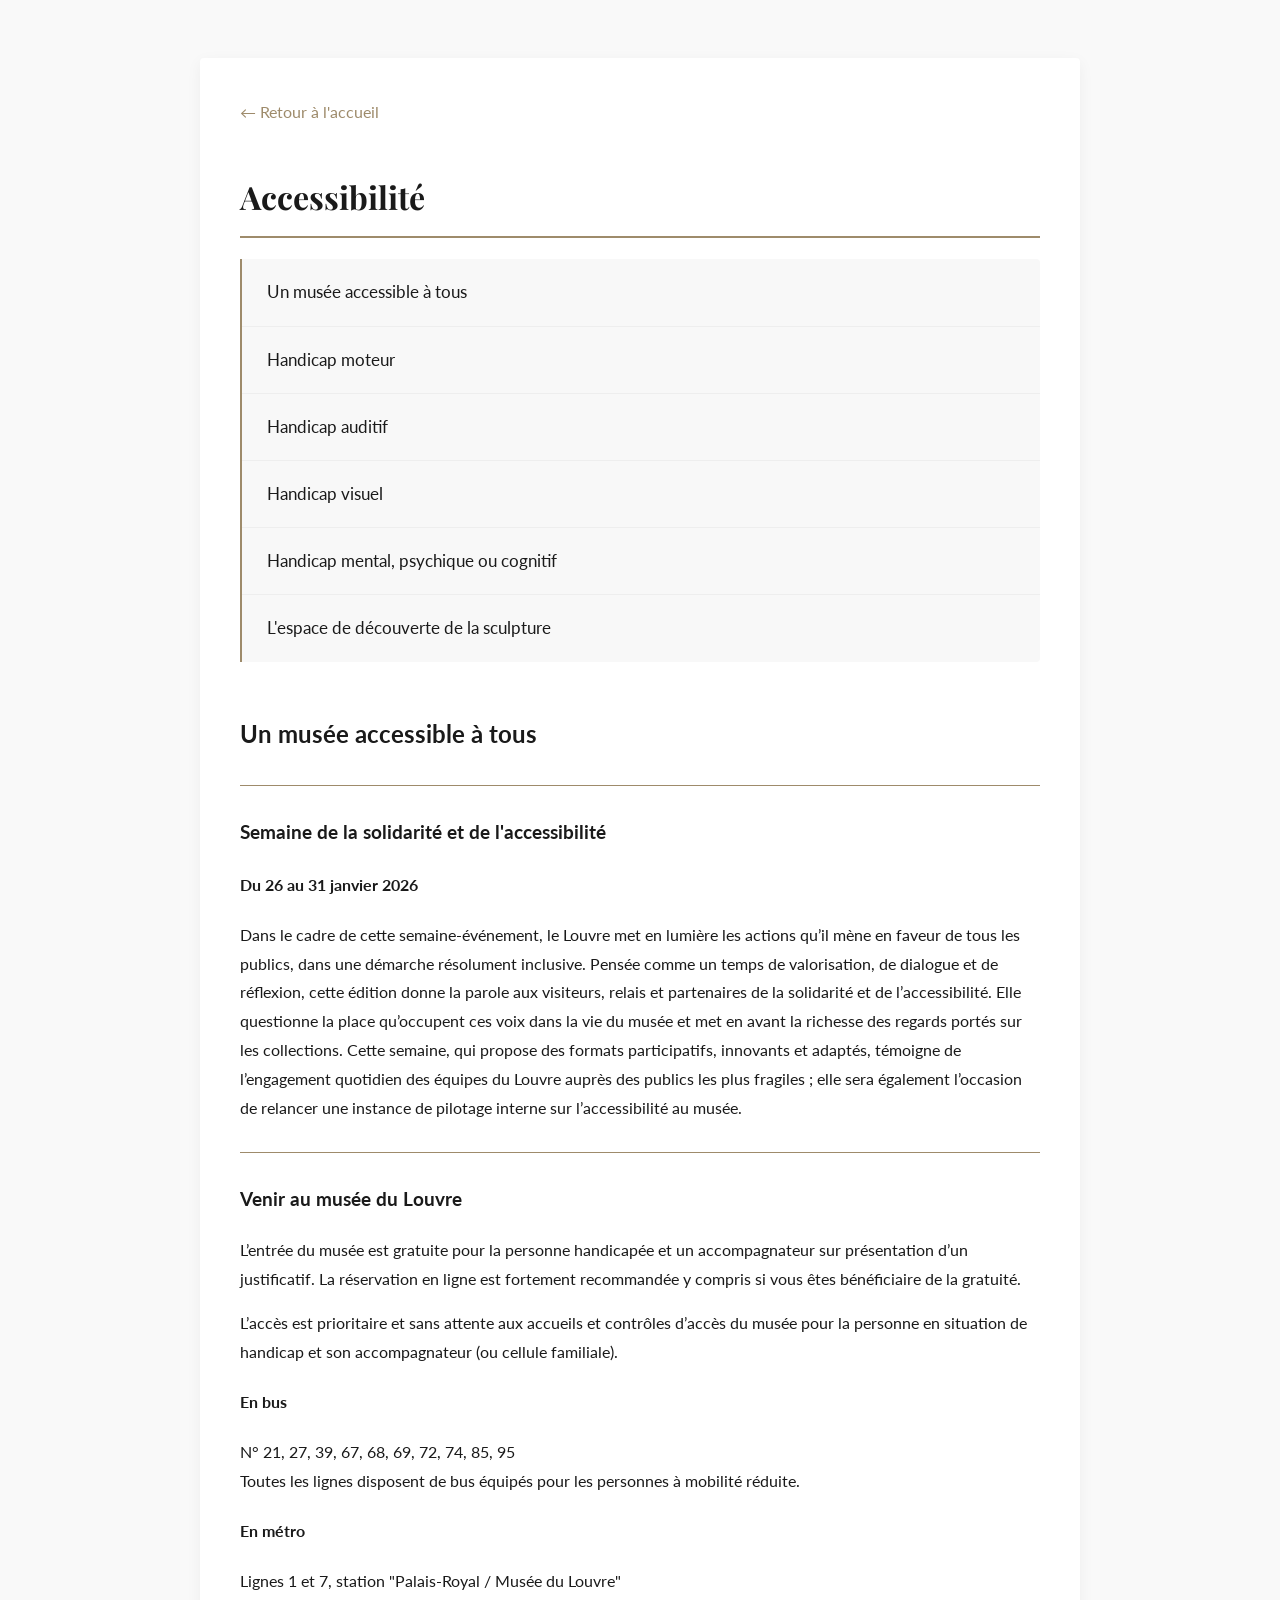
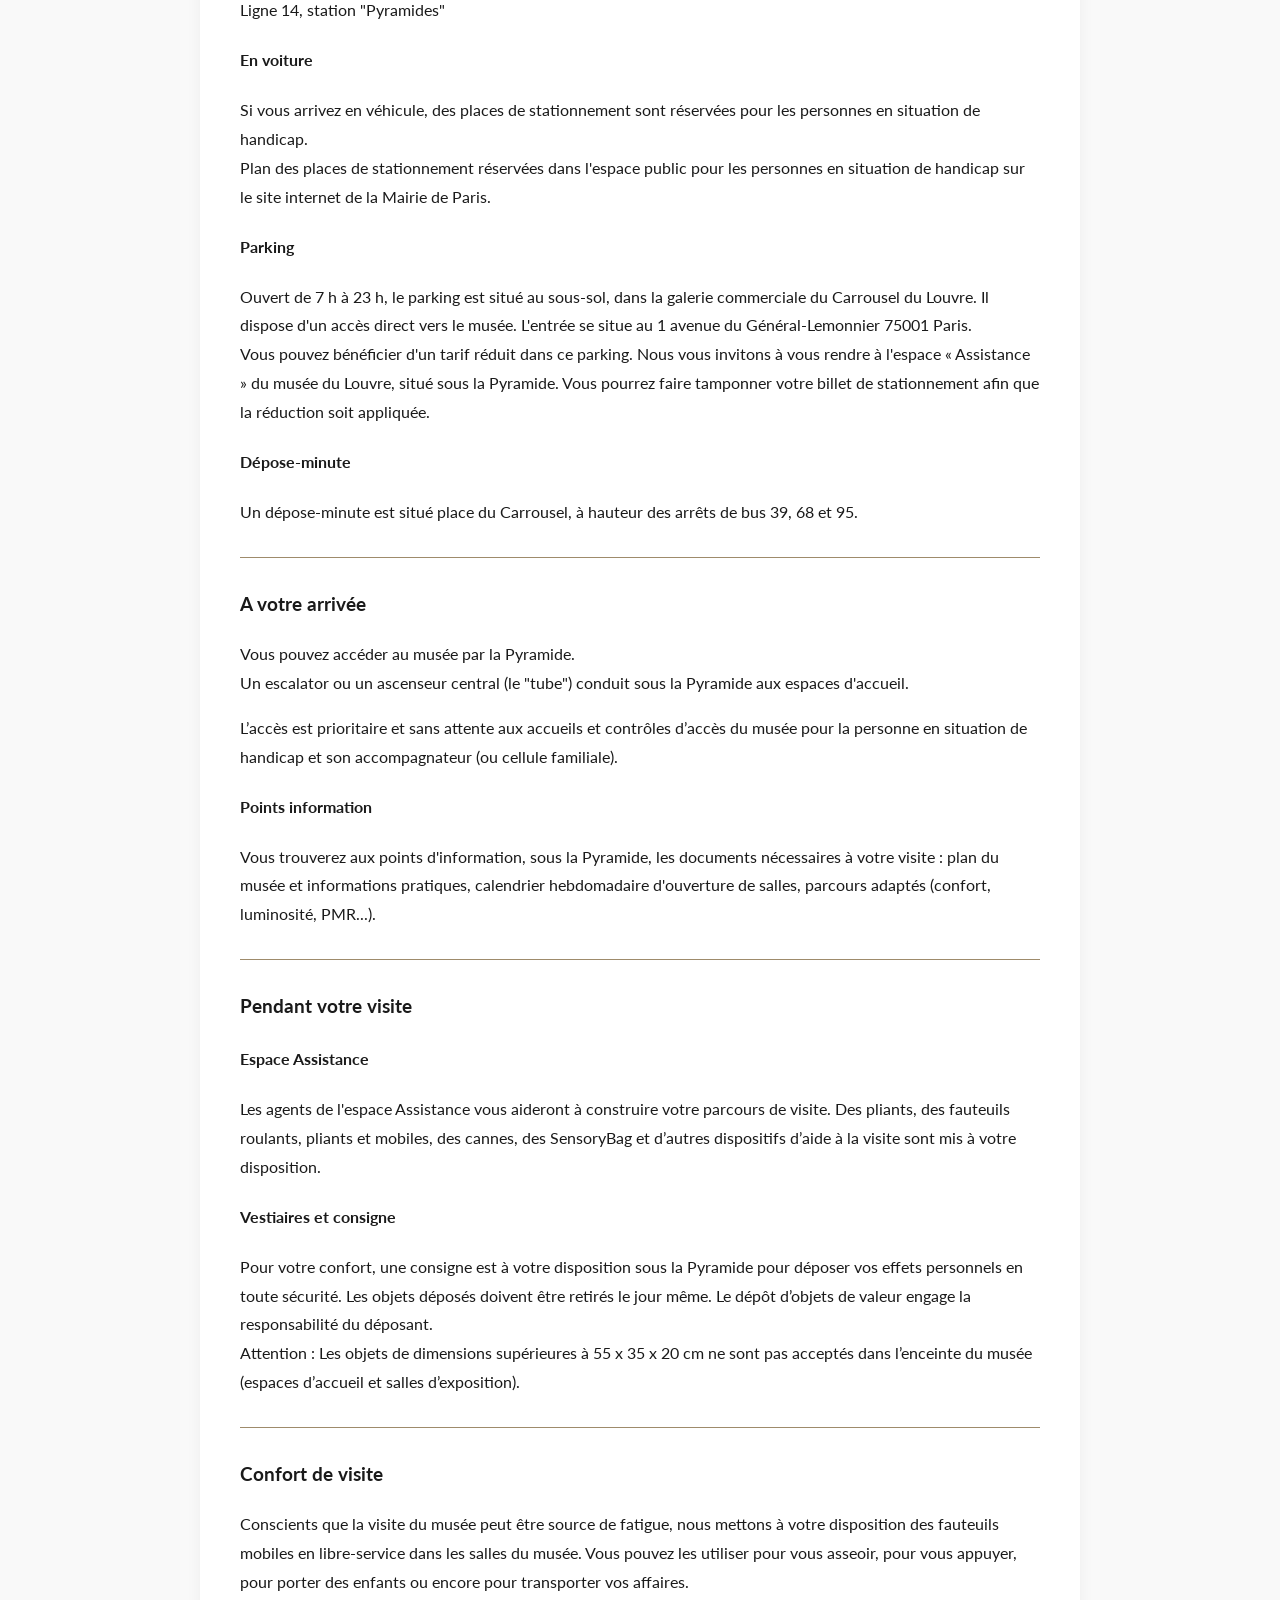
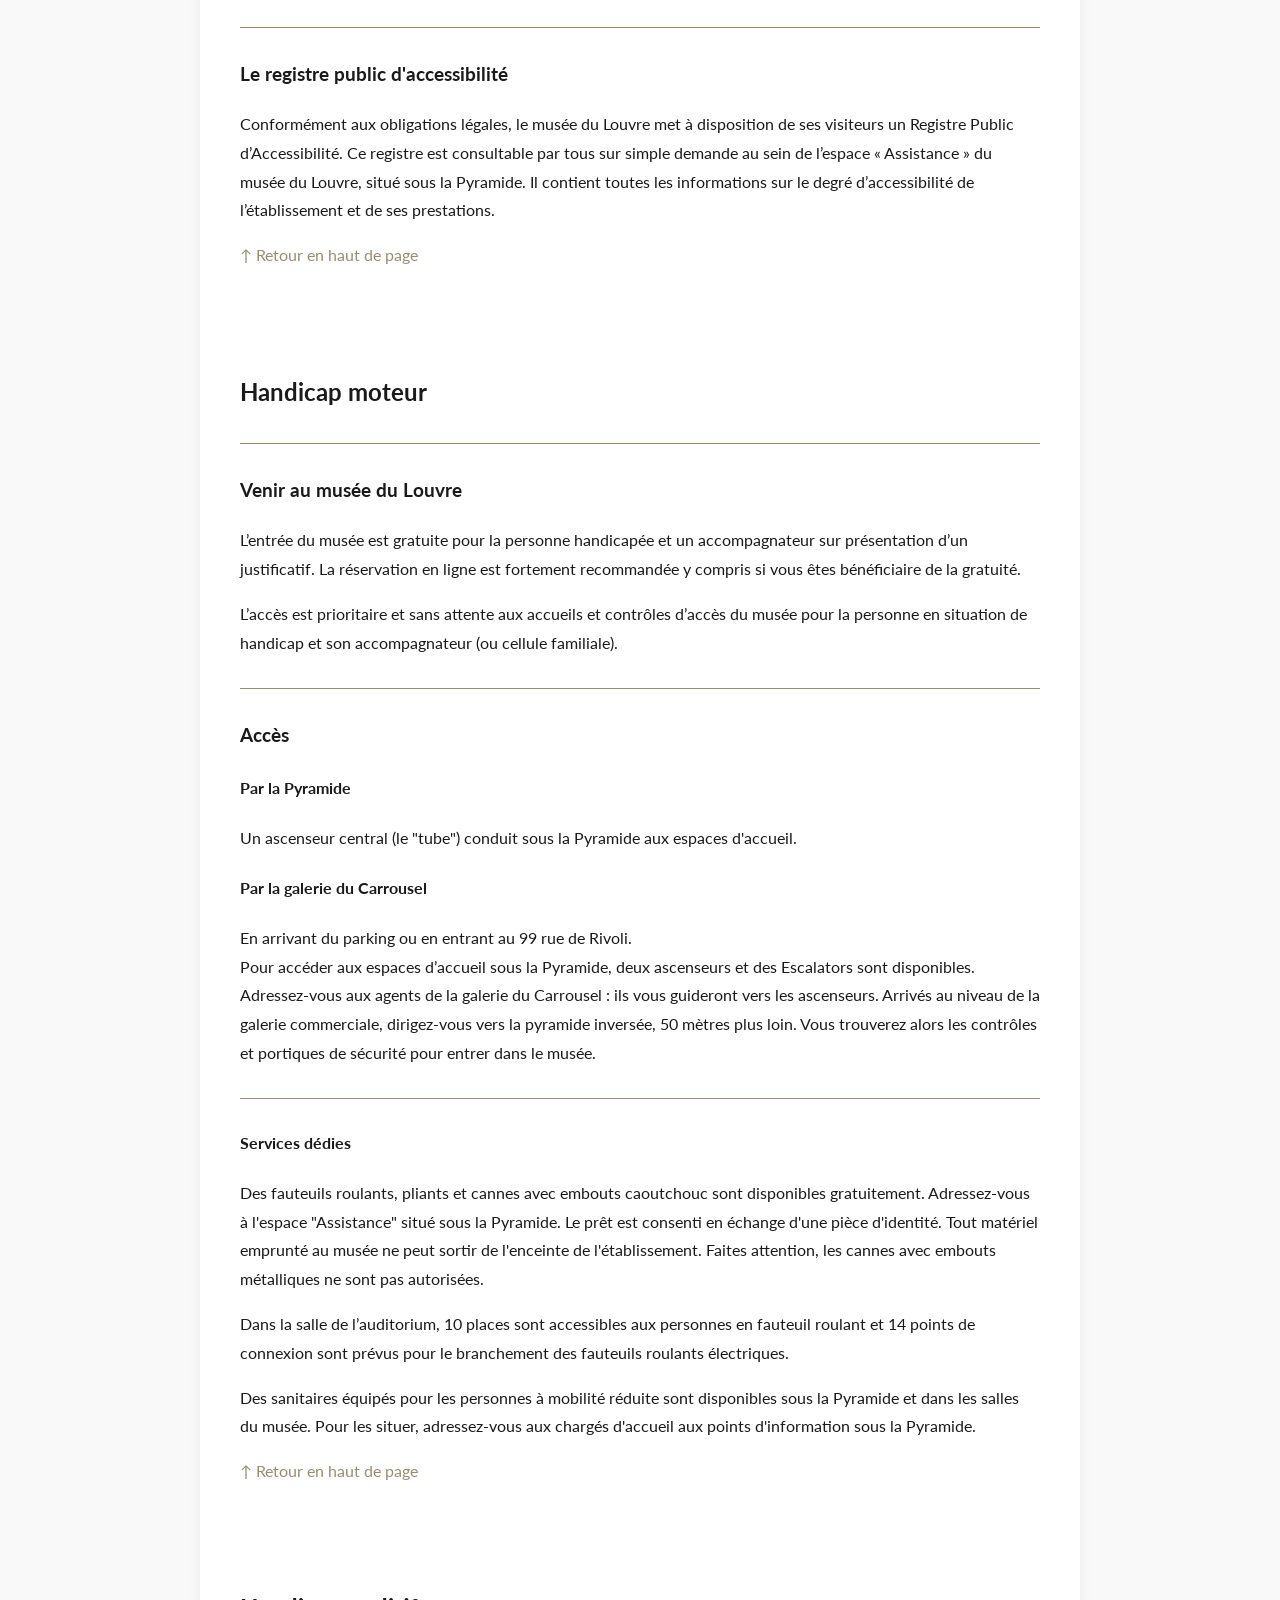
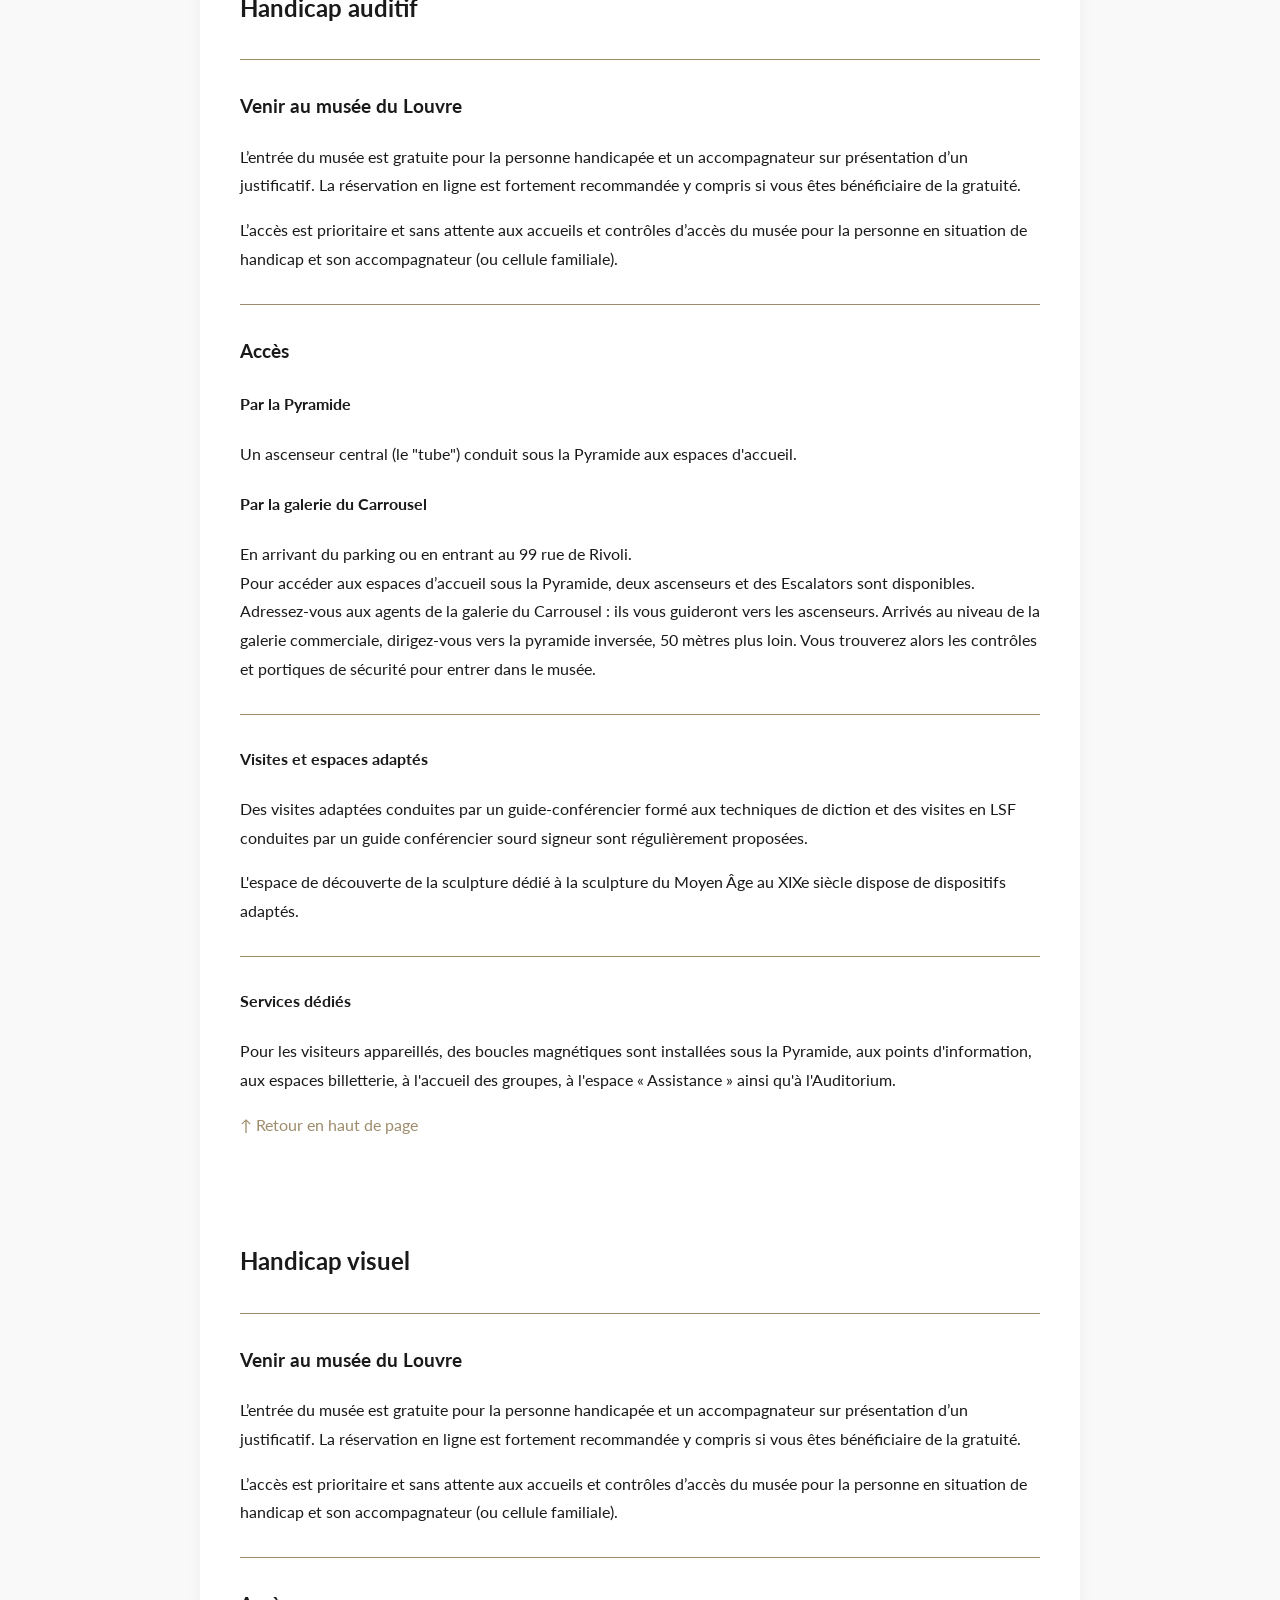
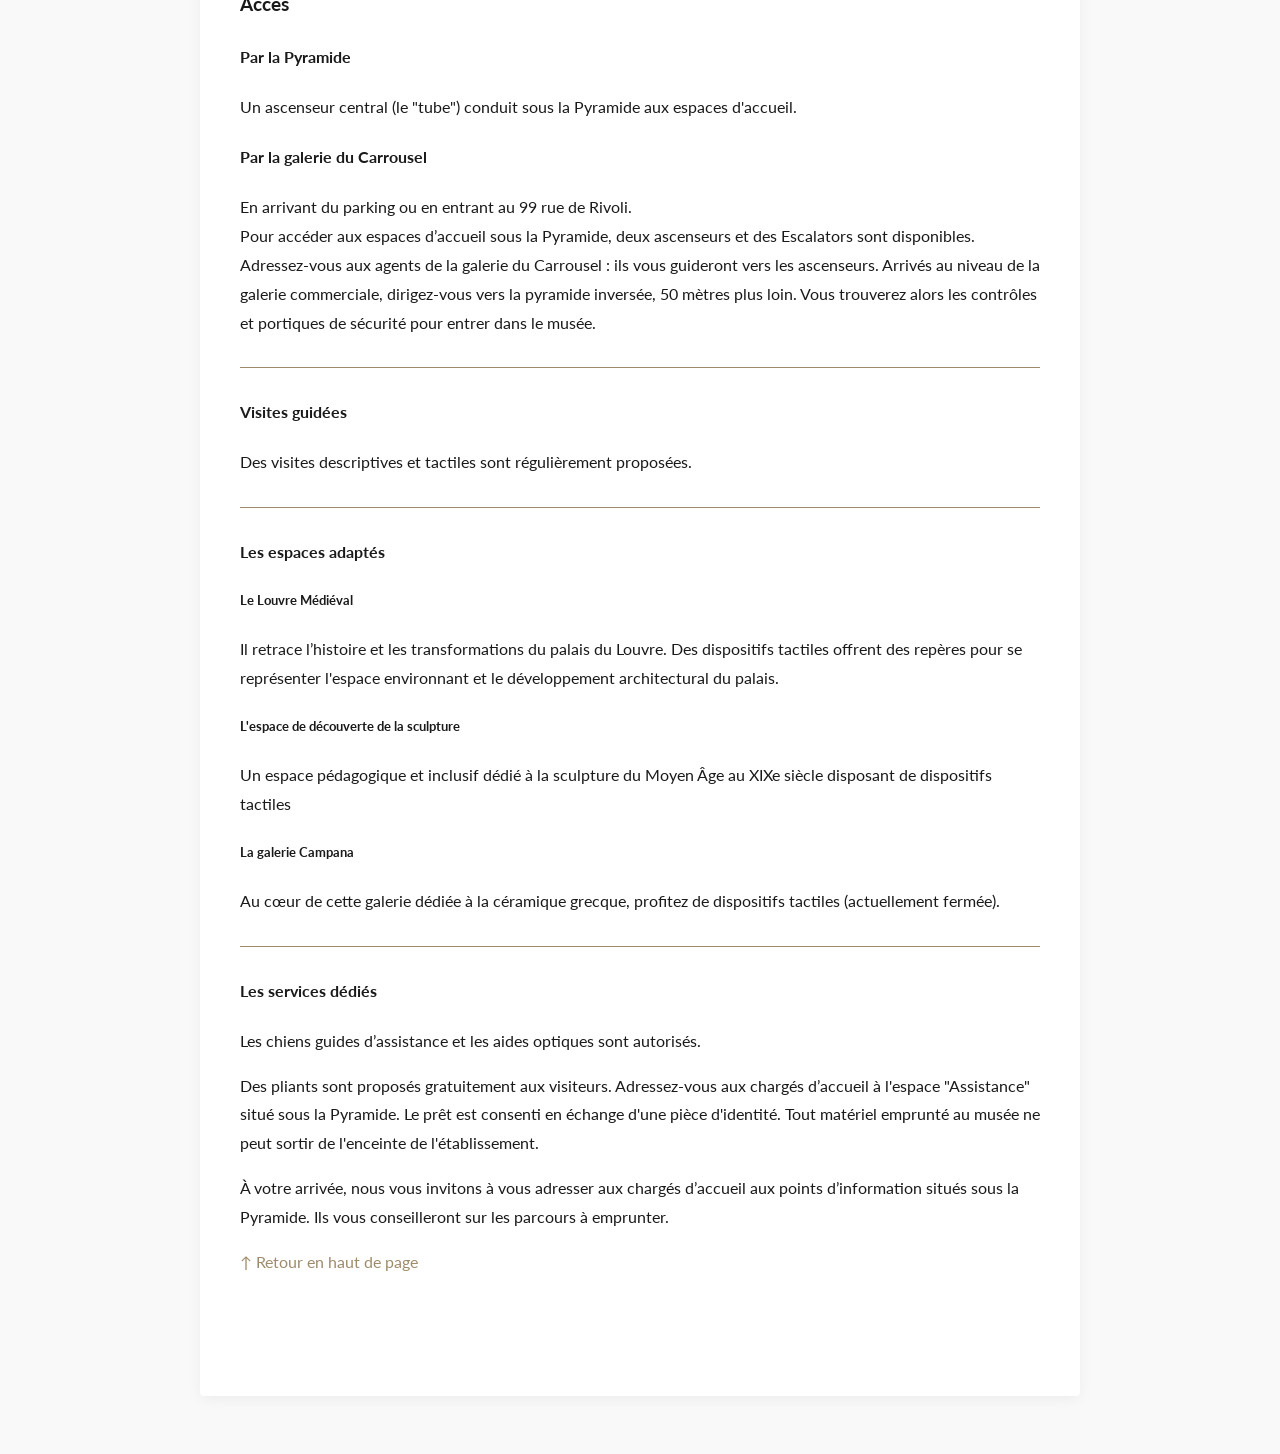
==== public/accessibilite.html @ 59c68a87 "Pages visite et billetterie" ====
<!DOCTYPE html>
<html lang="fr">
<head>
    <meta charset="UTF-8">
    <title>Accessibilité - Louvre</title>
    <link href="https://fonts.googleapis.com/css2?family=Playfair+Display&family=Lato&display=swap" rel="stylesheet">
    <style>
        body { font-family: 'Lato', sans-serif; background: #f9f9f9; color: #1a1a1a; padding: 50px; line-height: 1.8; }
        .container { max-width: 800px; margin: 0 auto; background: white; padding: 40px; border-radius: 4px; box-shadow: 0 4px 15px rgba(0,0,0,0.05); }
        h1 { font-family: 'Playfair Display', serif; border-bottom: 2px solid #9e8b6b; padding-bottom: 10px; }
        .back-link { display: inline-block; margin-bottom: 20px; color: #9e8b6b; text-decoration: none; }
        .price-table { width: 100%; border-collapse: collapse; margin-top: 20px; }
        .price-table td { padding: 10px; border-bottom: 1px solid #eee; }
        .price-table td:last-child { text-align: right; font-weight: bold; }
    
    /* Défilement fluide lors du clic */
        html {
            scroll-behavior: smooth;
        }

        .anchor-menu {
            background: #f8f8f8; /* Gris très clair comme sur l'image */
            border-left: 2px solid #9e8b6b; /* Barre d'accentuation plus fine */
            margin-bottom: 30px;
            border-radius: 0 4px 4px 0; /* Optionnel : arrondit légèrement les coins droits */
        }

        .anchor-menu ul {
            list-style: none;
            padding: 0;
            margin: 0;
        }

        .anchor-menu li a {
            display: block;
            padding: 18px 25px; /* Plus d'espace pour un look aéré */
            color: #1a1a1a;
            text-decoration: none;
            border-bottom: 1px solid #eeeeee; /* Ligne de séparation plus discrète */
            font-size: 1.05rem;
            transition: all 0.2s ease-in-out;
        }

        /* On retire la bordure pour le dernier élément du menu */
        .anchor-menu li:last-child a {
            border-bottom: none;
        }

        .anchor-menu li a:hover {
            background: #f0f0f0;
            padding-left: 30px; /* Petit effet de décalage au survol */
            color: #005a5a;
        }

        /* Espacement pour les sections cibles */
        .info-section {
            padding-top: 110px; /* Ajusté selon la hauteur de ton header fixe si tu en as un */
            margin-top: -110px;
            margin-bottom: 60px;
        }

        /*petite barre de séparation*/
        .separator {
            border: 0;
            height: 1px;
            background: #9e8b6b; /* Gris très clair pour ne pas alourdir le design */
            margin: 30px auto;   /* Espacement au-dessus et en-dessous de la barre */
            width: 100%;         /* Prend toute la largeur du conteneur */
        }
    </style>
</head>
<body>
    <div class="container">
    <a href="index.html" class="back-link">← Retour à l'accueil</a>
    <h1>Accessibilité</h1>

    <nav class="anchor-menu">
        <ul>
            <li><a href="#accessible-tous">Un musée accessible à tous</a></li>
            <li><a href="#moteur">Handicap moteur</a></li>
            <li><a href="#auditif">Handicap auditif</a></li>
            <li><a href="#visuel">Handicap visuel</a></li>
            <li><a href="#mental">Handicap mental, psychique ou cognitif</a></li>
            <li><a href="#sculpture">L'espace de découverte de la sculpture</a></li>
        </ul>
    </nav>

    <section id="accessible-tous" class="info-section">
        <h2>Un musée accessible à tous</h2>
        <hr class="separator">
        <h3>Semaine de la solidarité et de l'accessibilité</h3>
        <h4>Du 26 au 31 janvier 2026</h4>
        <p>Dans le cadre de cette semaine-événement, le Louvre met en lumière les actions qu’il mène en faveur de tous les publics, dans une démarche résolument inclusive. 
            Pensée comme un temps de valorisation, de dialogue et de réflexion, cette édition donne la parole aux visiteurs, relais et partenaires de la solidarité et de l’accessibilité. 
            Elle questionne la place qu’occupent ces voix dans la vie du musée et met en avant la richesse des regards portés sur les collections. 
            Cette semaine, qui propose des formats participatifs, innovants et adaptés, témoigne de l’engagement quotidien des équipes du Louvre auprès des publics les plus fragiles ; elle sera également l’occasion de relancer une instance de pilotage interne sur l’accessibilité au musée.</p>
        <hr class="separator">
            <h3>Venir au musée du Louvre</h3>
        <p>L’entrée du musée est gratuite pour la personne handicapée et un accompagnateur sur présentation d’un justificatif. 
            La réservation en ligne est fortement recommandée y compris si vous êtes bénéficiaire de la gratuité.</p>
        <p>L’accès est prioritaire et sans attente aux accueils et contrôles d’accès du musée pour la personne en situation de handicap et son accompagnateur (ou cellule familiale).</p>
        <h4>En bus</h4>
        <p>N° 21, 27, 39, 67, 68, 69, 72, 74, 85, 95 <br>
        Toutes les lignes disposent de bus équipés pour les personnes à mobilité réduite.</p>
        <h4>En métro</h4>
        <p>Lignes 1 et 7, station "Palais-Royal / Musée du Louvre"<br>
        Ligne 14, station "Pyramides"</p>
        <h4>En voiture</h4>
        <p>Si vous arrivez en véhicule, des places de stationnement sont réservées pour les personnes en situation de handicap. <br>
        Plan des places de stationnement réservées dans l'espace public pour les personnes en situation de handicap sur le site internet de la Mairie de Paris.</p>
        <h4>Parking</h4>
        <p>Ouvert de 7 h à 23 h, le parking est situé au sous-sol, dans la galerie commerciale du Carrousel du Louvre. Il dispose d'un accès direct vers le musée. L'entrée se situe au 1 avenue du Général-Lemonnier 75001 Paris.
        <br>Vous pouvez bénéficier d'un tarif réduit dans ce parking. Nous vous invitons à vous rendre à l'espace « Assistance » du musée du Louvre, situé sous la Pyramide. Vous pourrez faire tamponner votre billet de stationnement afin que la réduction soit appliquée.</p>
        <h4>Dépose-minute</h4>
        <p>Un dépose-minute est situé place du Carrousel, à hauteur des arrêts de bus 39, 68 et 95.</p>
        <hr class="separator">
        <h3>A votre arrivée</h3>
        <p>Vous pouvez accéder au musée par la Pyramide.<br>
        Un escalator ou un ascenseur central (le "tube") conduit sous la Pyramide aux espaces d'accueil.</p>
        <p>L’accès est prioritaire et sans attente aux accueils et contrôles d’accès du musée pour la personne en situation de handicap et son accompagnateur (ou cellule familiale).</p>
        <h4>Points information</h4>
        <p>Vous trouverez aux points d'information, sous la Pyramide, les documents nécessaires à votre visite : plan du musée et informations pratiques, calendrier hebdomadaire d'ouverture de salles, parcours adaptés (confort, luminosité, PMR...).</p>
        <hr class="separator">
        <h3>Pendant votre visite</h3>
        <h4>Espace Assistance</h4>
        <p>Les agents de l'espace Assistance vous aideront à construire votre parcours de visite. Des pliants, des fauteuils roulants, pliants et mobiles, des cannes, des SensoryBag et d’autres dispositifs d’aide à la visite sont mis à votre disposition.</p>
        <h4>Vestiaires et consigne</h4>
        <p>Pour votre confort, une consigne est à votre disposition sous la Pyramide pour déposer vos effets personnels en toute sécurité. Les objets déposés doivent être retirés le jour même. Le dépôt d’objets de valeur engage la responsabilité du déposant. 
        <br>Attention : Les objets de dimensions supérieures à 55 x 35 x 20 cm ne sont pas acceptés dans l’enceinte du musée (espaces d’accueil et salles d’exposition). </p>
        <hr class="separator">
        <h3>Confort de visite</h3>
        <p>Conscients que la visite du musée peut être source de fatigue, nous mettons à votre disposition des fauteuils mobiles en libre-service dans les salles du musée. Vous pouvez les utiliser pour vous asseoir, pour vous appuyer, pour porter des enfants ou encore pour transporter vos affaires.</p>
        <hr class="separator">
        <h3>Le registre public d'accessibilité</h3>
        <p>Conformément aux obligations légales, le musée du Louvre met à disposition de ses visiteurs un Registre Public d’Accessibilité. Ce registre est consultable par tous sur simple demande au sein de l’espace « Assistance » du musée du Louvre, situé sous la Pyramide. 
        Il contient toutes les informations sur le degré d’accessibilité de l’établissement et de ses prestations.</p>
    <a href="accessibilite.html" class="back-link">↑ Retour en haut de page</a>
    </section>

    <section id="moteur" class="info-section">
        <h2>Handicap moteur</h2>
        <hr class="separator">
        <h3>Venir au musée du Louvre</h3>
        <p>L’entrée du musée est gratuite pour la personne handicapée et un accompagnateur sur présentation d’un justificatif. 
        La réservation en ligne est fortement recommandée y compris si vous êtes bénéficiaire de la gratuité.</p>
        <p>L’accès est prioritaire et sans attente aux accueils et contrôles d’accès du musée pour la personne en situation de handicap et son accompagnateur (ou cellule familiale).</p>
        <hr class="separator">
        <h3>Accès</h3>
        <h4>Par la Pyramide</h4>
        <p>Un ascenseur central (le "tube") conduit sous la Pyramide aux espaces d'accueil.</p>
        <h4>Par la galerie du Carrousel</h4>
        <p>En arrivant du parking ou en entrant au 99 rue de Rivoli.
        <br>Pour accéder aux espaces d’accueil sous la Pyramide, deux ascenseurs et des Escalators sont disponibles.
        <br>Adressez-vous aux agents de la galerie du Carrousel : ils vous guideront vers les ascenseurs. 
        Arrivés au niveau de la galerie commerciale, dirigez-vous vers la pyramide inversée, 50 mètres plus loin.
        Vous trouverez alors les contrôles et portiques de sécurité pour entrer dans le musée.</p>
        <hr class="separator">
        <h4>Services dédies</h4>
        <p>Des fauteuils roulants, pliants et cannes avec embouts caoutchouc sont disponibles gratuitement. Adressez-vous à l'espace "Assistance" situé sous la Pyramide. Le prêt est consenti en échange d'une pièce d'identité. 
        Tout matériel emprunté au musée ne peut sortir de l'enceinte de l'établissement. 
        Faites attention, les cannes avec embouts métalliques ne sont pas autorisées.</p>
        <p>Dans la salle de l’auditorium, 10 places sont accessibles aux personnes en fauteuil roulant et 14 points de connexion sont prévus pour le branchement des fauteuils roulants électriques.</p>
        <p>Des sanitaires équipés pour les personnes à mobilité réduite sont disponibles sous la Pyramide et dans les salles du musée. Pour les situer, adressez-vous aux chargés d'accueil aux points d'information sous la Pyramide.</p>
        <a href="accessibilite.html" class="back-link">↑ Retour en haut de page</a>
    </section>

    <section id="auditif" class="info-section">
        <h2>Handicap auditif</h2>
        <hr class="separator">
        <h3>Venir au musée du Louvre</h3>
        <p>L’entrée du musée est gratuite pour la personne handicapée et un accompagnateur sur présentation d’un justificatif. 
        La réservation en ligne est fortement recommandée y compris si vous êtes bénéficiaire de la gratuité.</p>
        <p>L’accès est prioritaire et sans attente aux accueils et contrôles d’accès du musée pour la personne en situation de handicap et son accompagnateur (ou cellule familiale).</p>
        <hr class="separator">
        <h3>Accès</h3>
        <h4>Par la Pyramide</h4>
        <p>Un ascenseur central (le "tube") conduit sous la Pyramide aux espaces d'accueil.</p>
        <h4>Par la galerie du Carrousel</h4>
        <p>En arrivant du parking ou en entrant au 99 rue de Rivoli.
        <br>Pour accéder aux espaces d’accueil sous la Pyramide, deux ascenseurs et des Escalators sont disponibles.
        <br>Adressez-vous aux agents de la galerie du Carrousel : ils vous guideront vers les ascenseurs. 
        Arrivés au niveau de la galerie commerciale, dirigez-vous vers la pyramide inversée, 50 mètres plus loin.
        Vous trouverez alors les contrôles et portiques de sécurité pour entrer dans le musée.</p>
        <hr class="separator">
        <h4>Visites et espaces adaptés</h4>
        <p>Des visites adaptées conduites par un guide-conférencier formé aux techniques de diction et des visites en LSF conduites par un guide conférencier sourd signeur sont régulièrement proposées. </p>
        <p>L'espace de découverte de la sculpture dédié à la sculpture du Moyen Âge au XIXe siècle dispose de dispositifs adaptés.</p>
        <hr class="separator">
        <h4>Services dédiés</h4>
        <p>Pour les visiteurs appareillés, des boucles magnétiques sont installées sous la Pyramide, aux points d'information, aux espaces billetterie, à l'accueil des groupes, à l'espace « Assistance » ainsi qu'à l'Auditorium.</p>
    <a href="accessibilite.html" class="back-link">↑ Retour en haut de page</a>
    </section>

    <section id="visuel" class="info-section">
        <h2>Handicap visuel</h2>
        <hr class="separator">
        <h3>Venir au musée du Louvre</h3>
        <p>L’entrée du musée est gratuite pour la personne handicapée et un accompagnateur sur présentation d’un justificatif. 
        La réservation en ligne est fortement recommandée y compris si vous êtes bénéficiaire de la gratuité.</p>
        <p>L’accès est prioritaire et sans attente aux accueils et contrôles d’accès du musée pour la personne en situation de handicap et son accompagnateur (ou cellule familiale).</p>
        <hr class="separator">
        <h3>Accès</h3>
        <h4>Par la Pyramide</h4>
        <p>Un ascenseur central (le "tube") conduit sous la Pyramide aux espaces d'accueil.</p>
        <h4>Par la galerie du Carrousel</h4>
        <p>En arrivant du parking ou en entrant au 99 rue de Rivoli.
        <br>Pour accéder aux espaces d’accueil sous la Pyramide, deux ascenseurs et des Escalators sont disponibles.
        <br>Adressez-vous aux agents de la galerie du Carrousel : ils vous guideront vers les ascenseurs. 
        Arrivés au niveau de la galerie commerciale, dirigez-vous vers la pyramide inversée, 50 mètres plus loin.
        Vous trouverez alors les contrôles et portiques de sécurité pour entrer dans le musée.</p>
        <hr class="separator">
        <h4>Visites guidées</h4>
        <p>Des visites descriptives et tactiles sont régulièrement proposées.</p>
        <hr class="separator">
        <h4>Les espaces adaptés</h4>
        <h5>Le Louvre Médiéval</h5>
        <p>Il retrace l’histoire et les transformations du palais du Louvre. Des dispositifs tactiles offrent des repères pour se représenter l'espace environnant et le développement architectural du palais.</p>
        <h5>L'espace de découverte de la sculpture</h5>
        <p>Un espace pédagogique et inclusif dédié à la sculpture du Moyen Âge au XIXe siècle disposant de dispositifs tactiles</p>
        <h5>La galerie Campana</h5>
        <p>Au cœur de cette galerie dédiée à la céramique grecque, profitez de dispositifs tactiles (actuellement fermée).</p>
        <hr class="separator">
        <h4>Les services dédiés</h4>
        <p>Les chiens guides d’assistance et les aides optiques sont autorisés.</p>
        <p>Des pliants sont proposés gratuitement aux visiteurs. Adressez-vous aux chargés d’accueil à l'espace "Assistance" situé sous la Pyramide. Le prêt est consenti en échange d'une pièce d'identité. Tout matériel emprunté au musée ne peut sortir de l'enceinte de l'établissement.</p>
        <p>À votre arrivée, nous vous invitons à vous adresser aux chargés d’accueil aux points d’information situés sous la Pyramide. Ils vous conseilleront sur les parcours à emprunter.</p>
    <a href="accessibilite.html" class="back-link">↑ Retour en haut de page</a>    
    </section>
    </div>
</body>
</html>
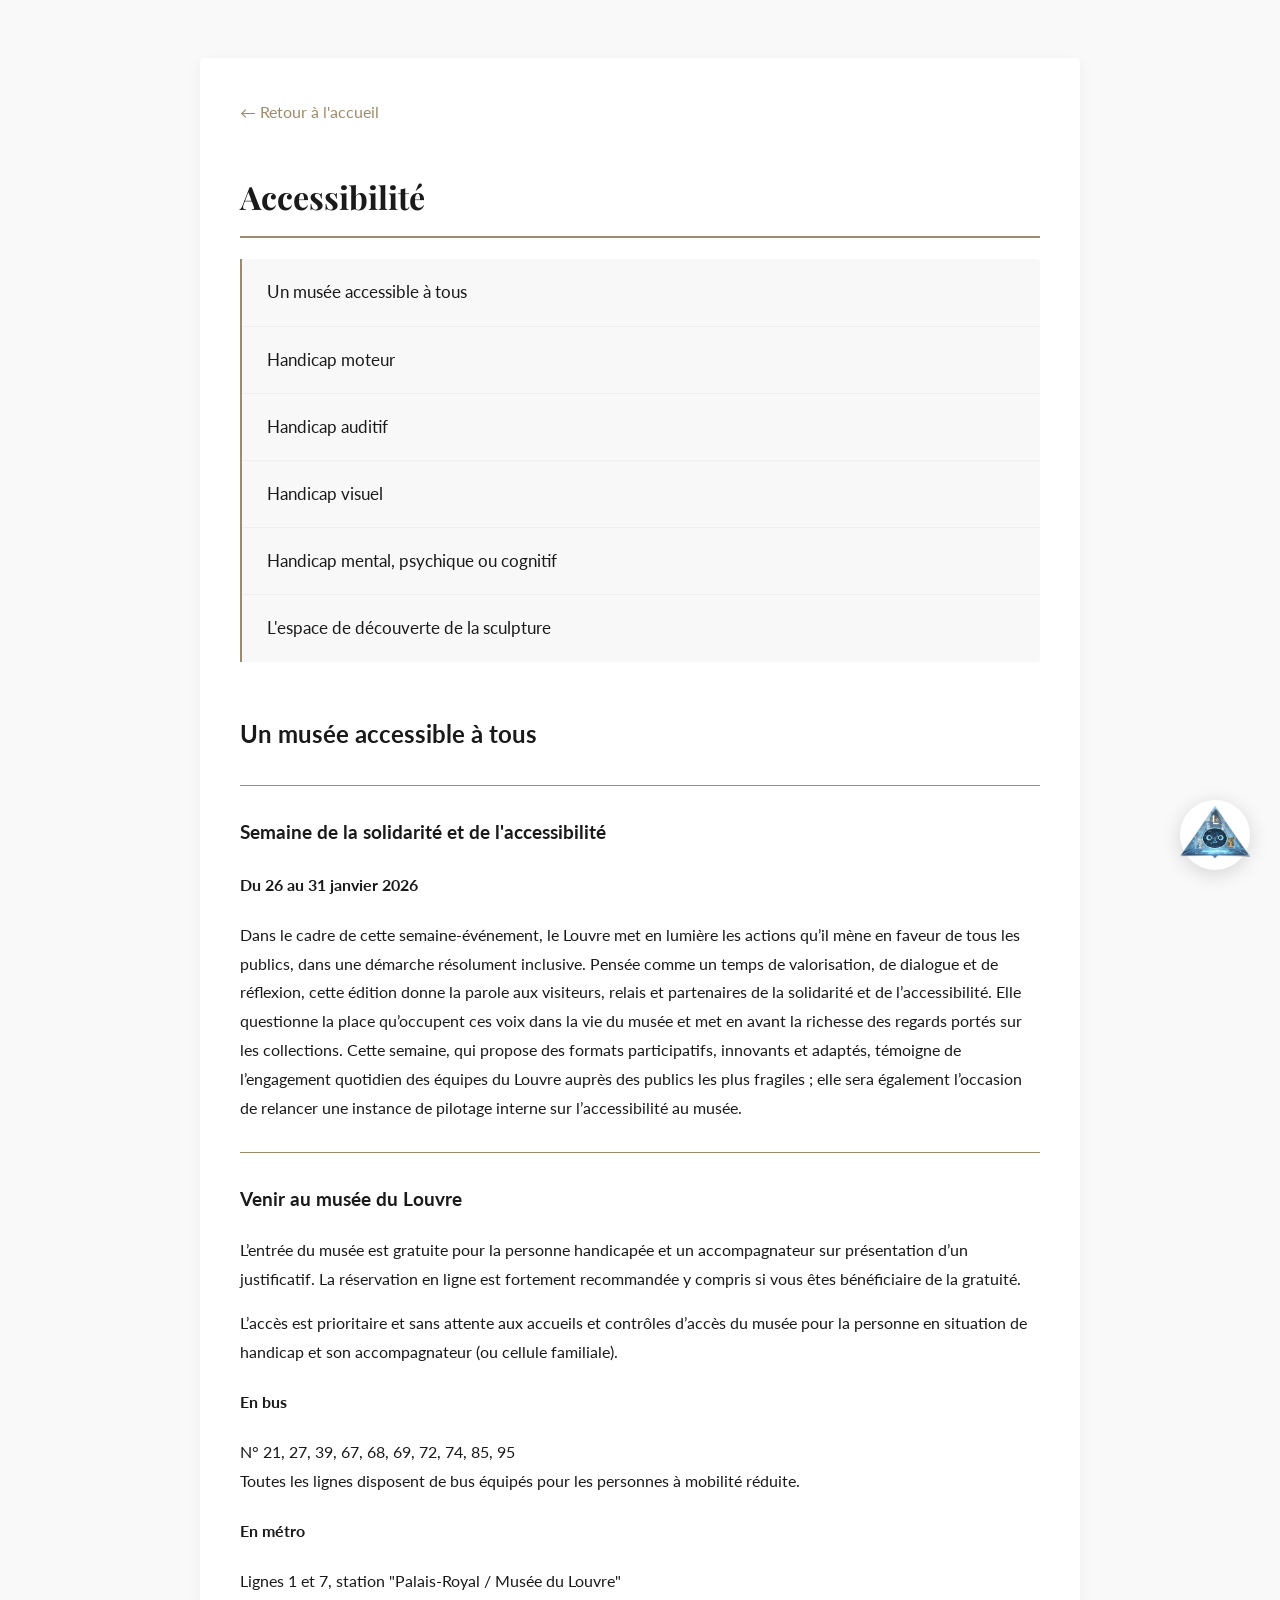
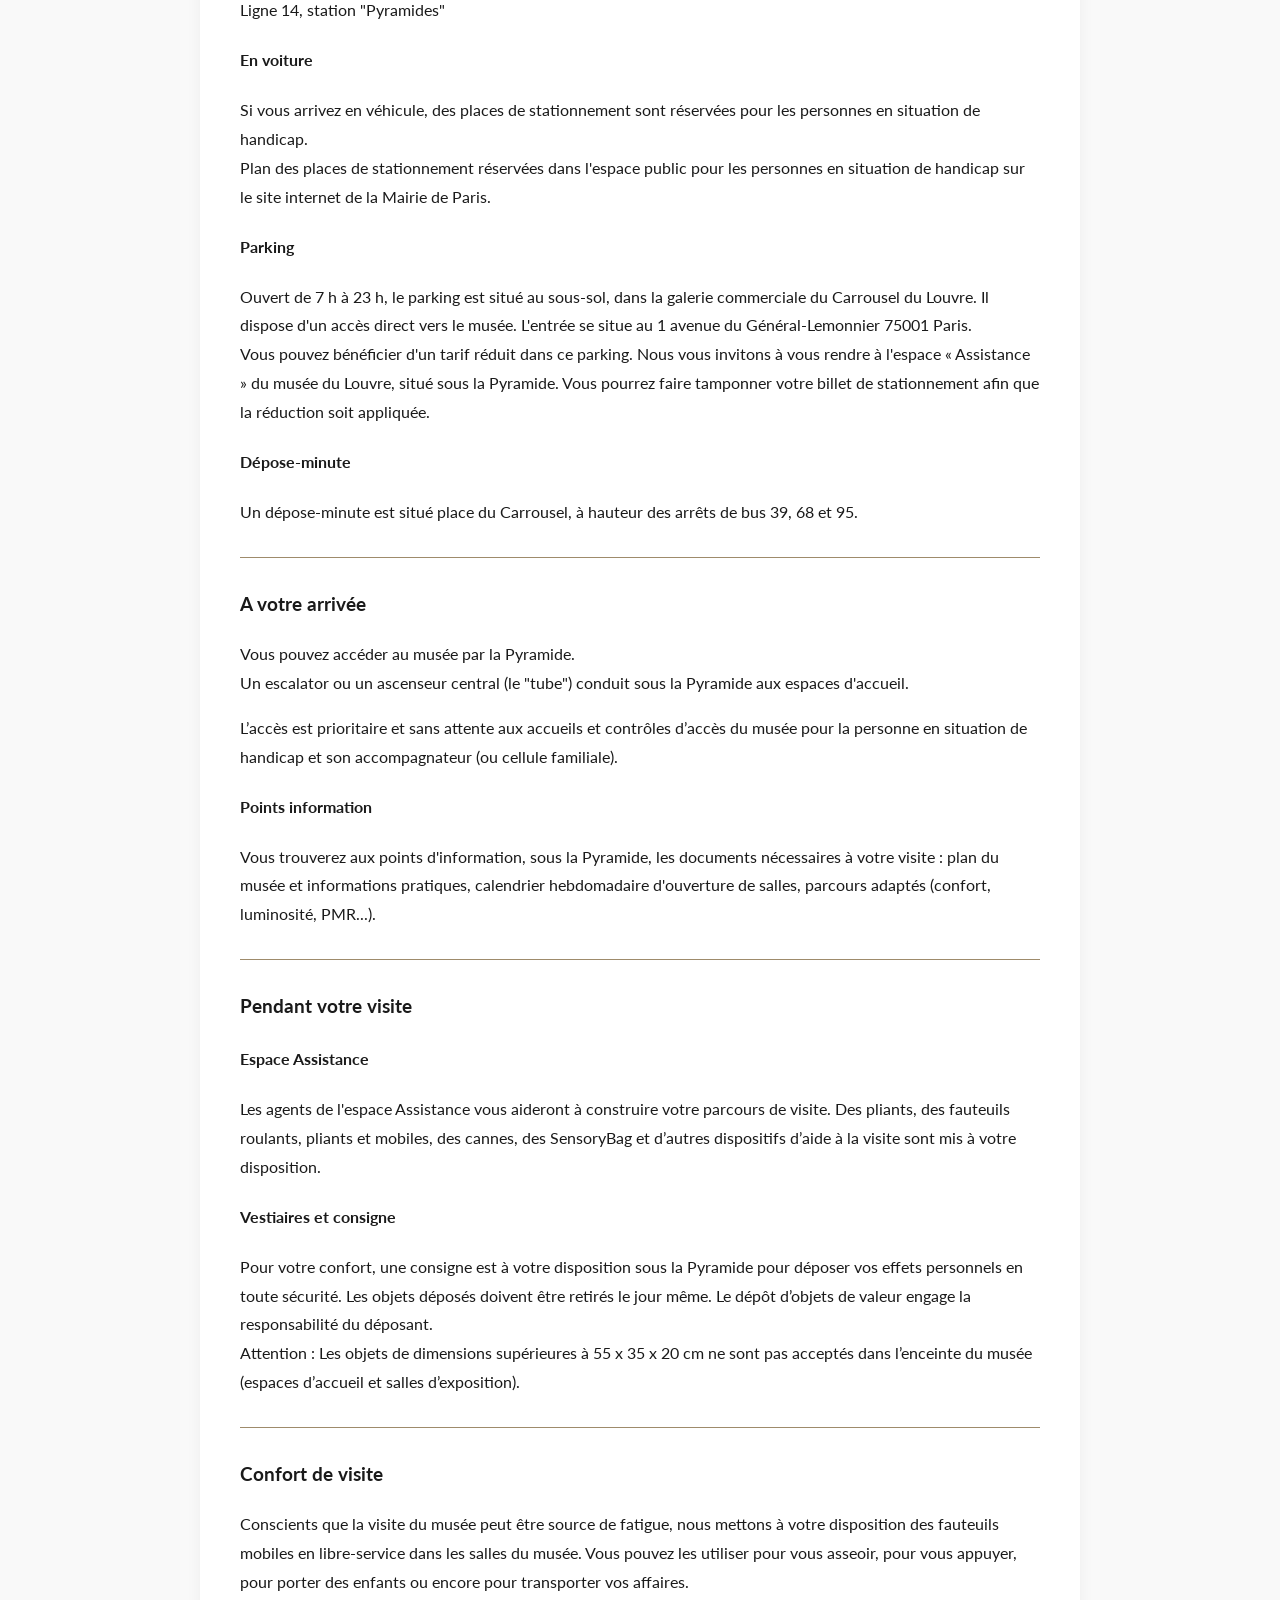
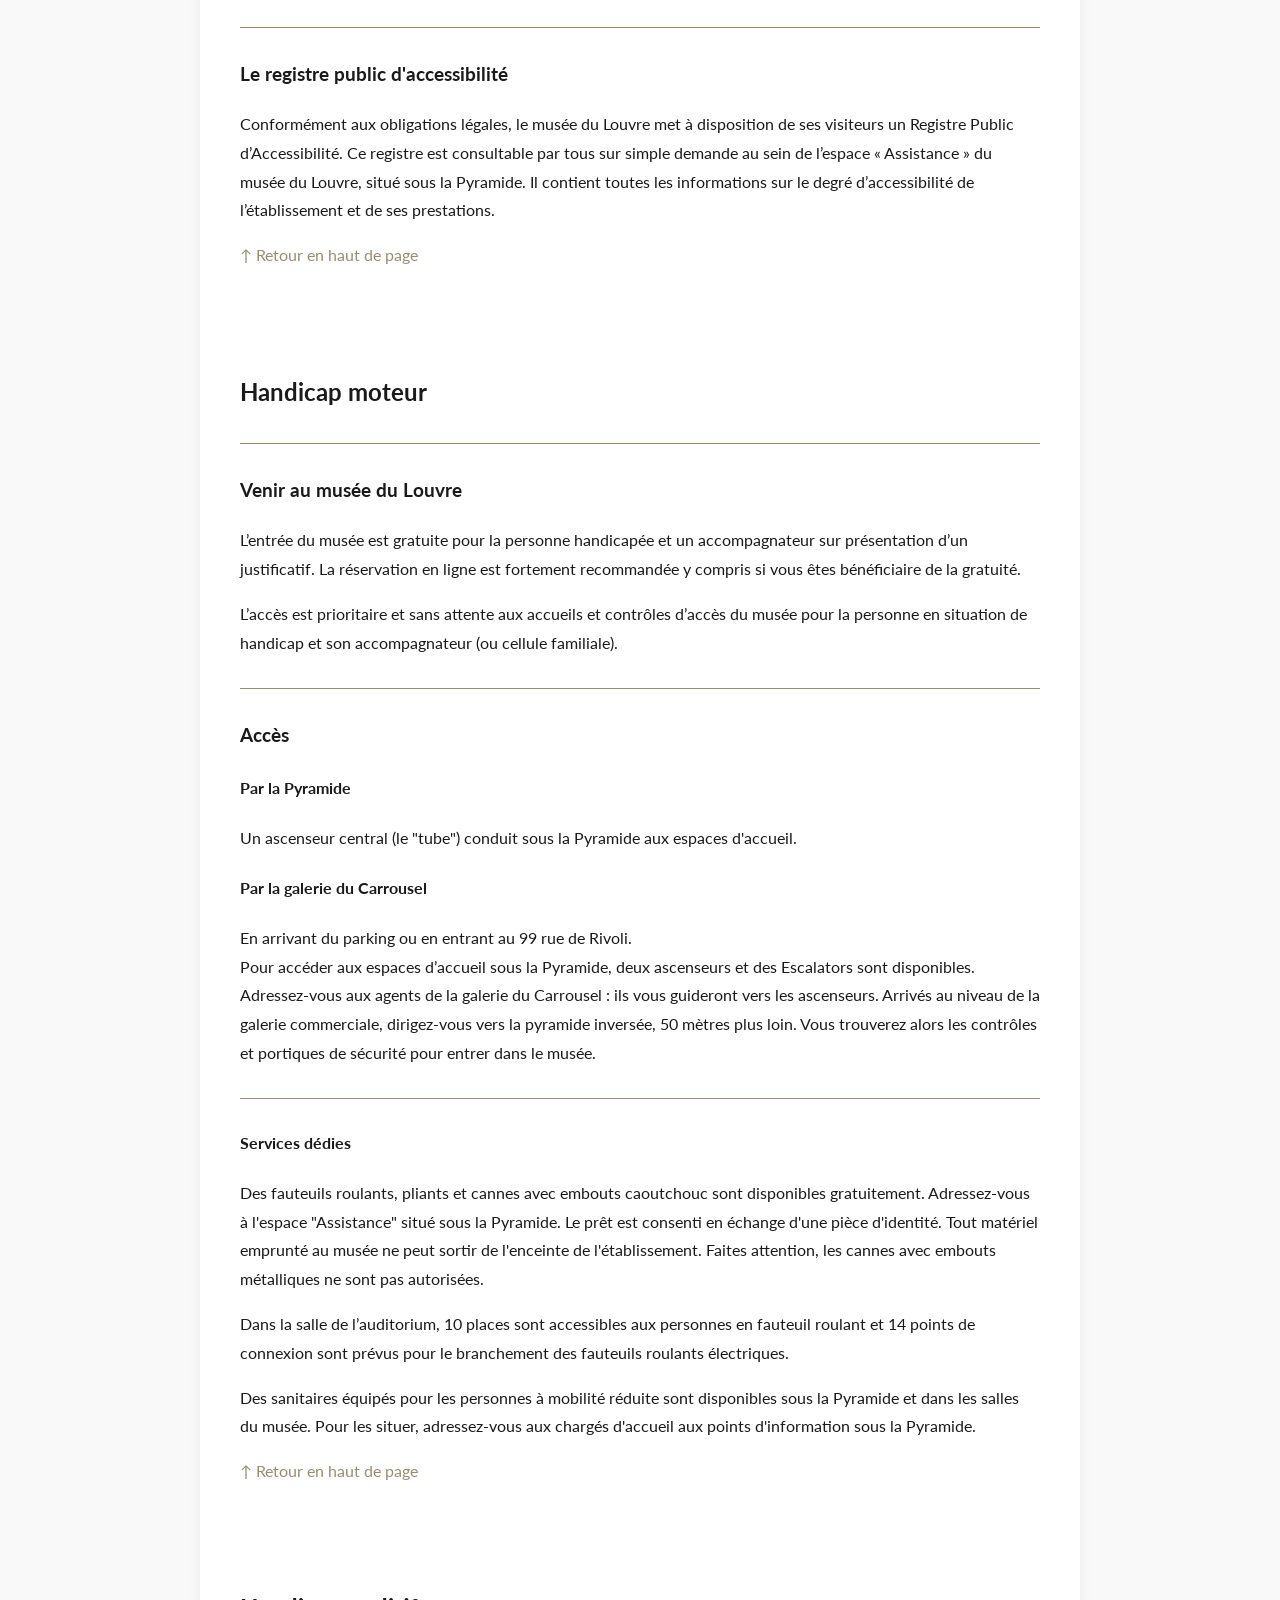
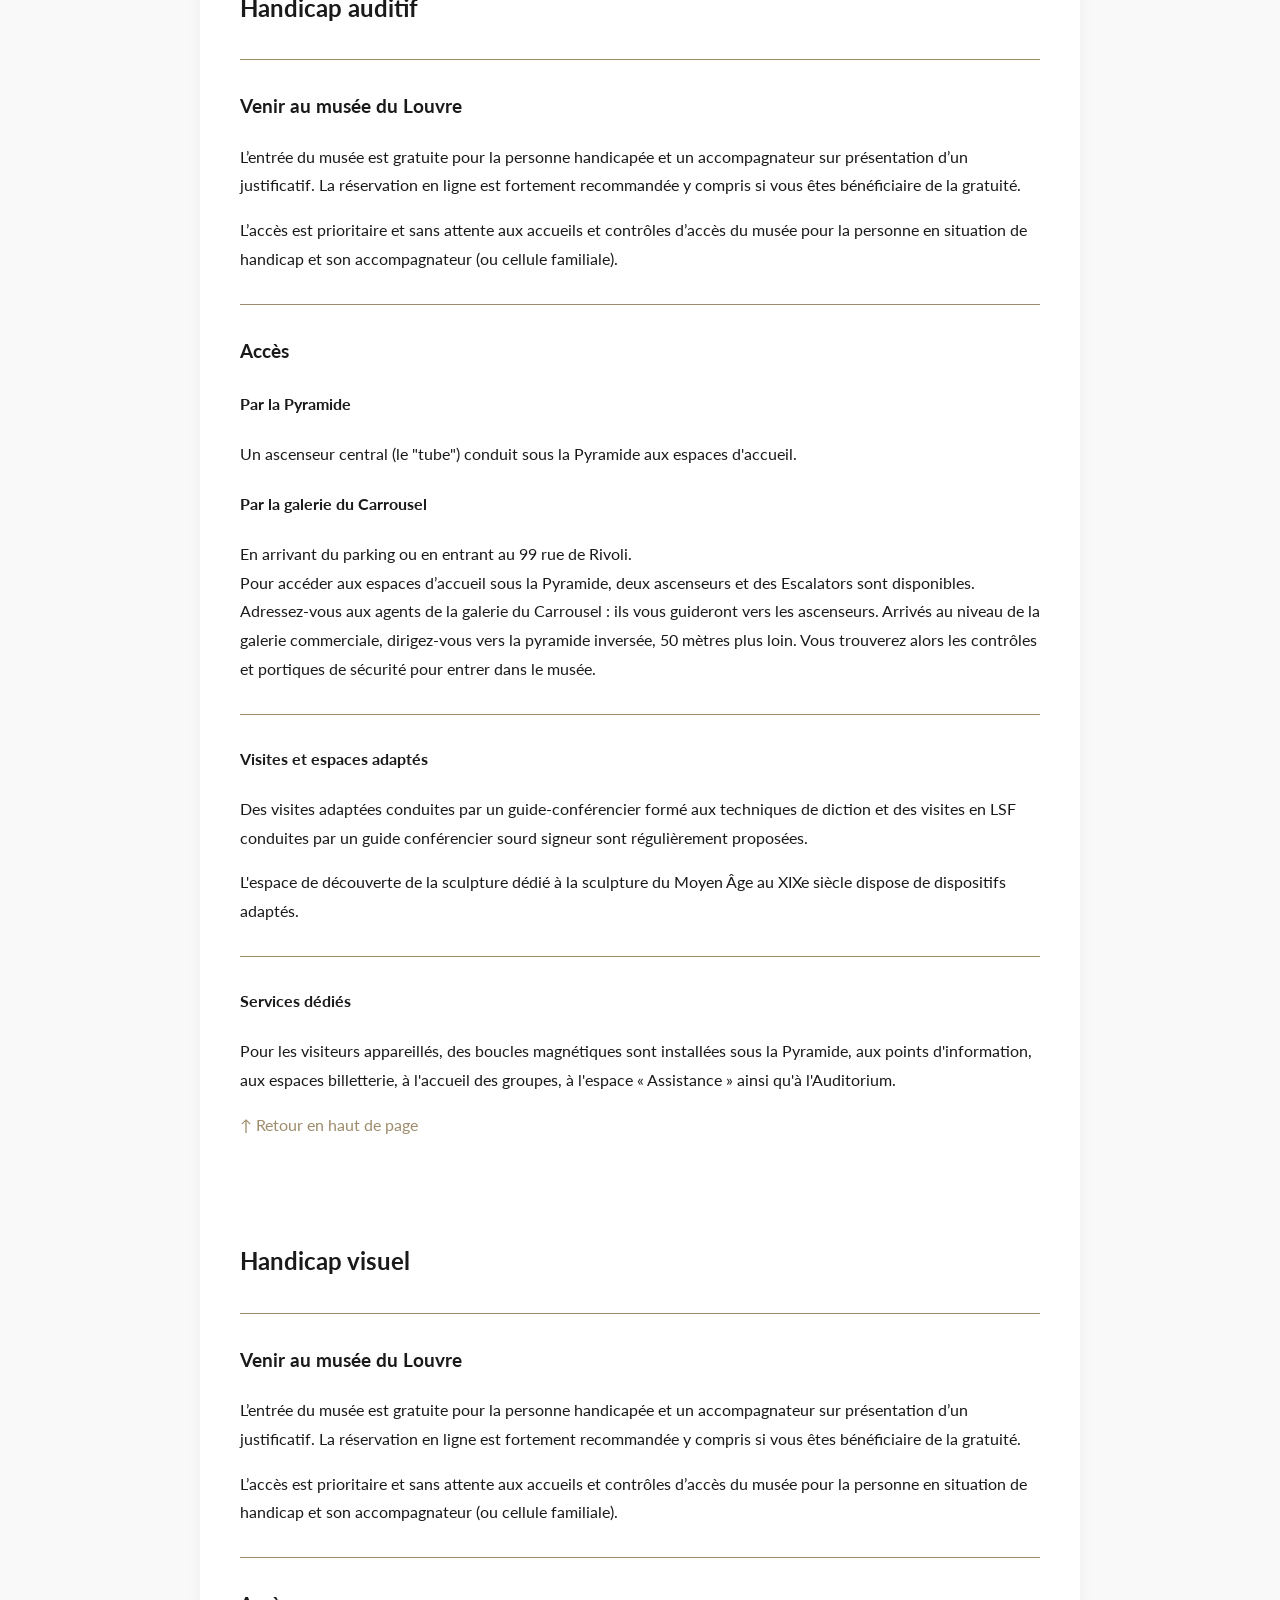
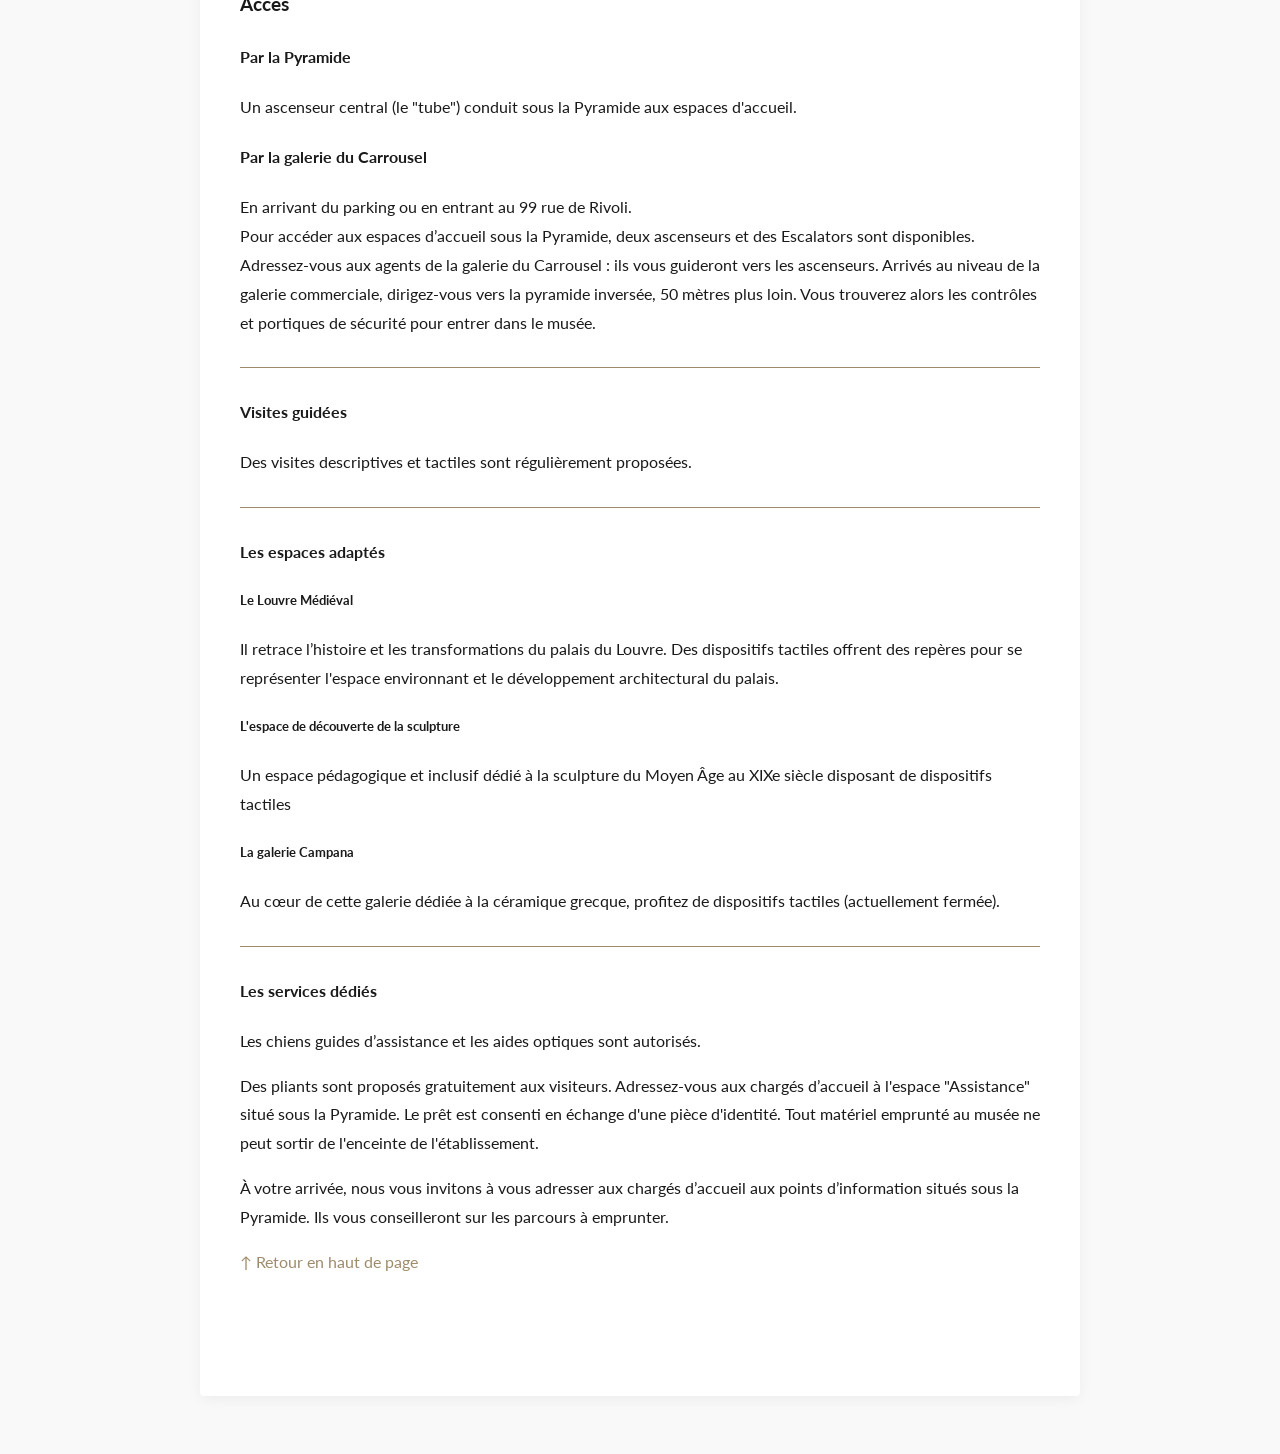
==== commit 627ca576: "create chatbot-component" ====
--- a/public/accessibilite.html
+++ b/public/accessibilite.html
@@ -4,6 +4,7 @@
     <meta charset="UTF-8">
     <title>Accessibilité - Louvre</title>
     <link href="https://fonts.googleapis.com/css2?family=Playfair+Display&family=Lato&display=swap" rel="stylesheet">
+    <link rel="stylesheet" href="/public/chatbot.css" href="public/general.css">
     <style>
         body { font-family: 'Lato', sans-serif; background: #f9f9f9; color: #1a1a1a; padding: 50px; line-height: 1.8; }
         .container { max-width: 800px; margin: 0 auto; background: white; padding: 40px; border-radius: 4px; box-shadow: 0 4px 15px rgba(0,0,0,0.05); }
@@ -227,5 +228,18 @@
     <a href="accessibilite.html" class="back-link">↑ Retour en haut de page</a>    
     </section>
     </div>
+
+    <div id="chatbot"></div>    
+
+    <script>
+    fetch("/public/chatbot.html")
+        .then(r => r.text())
+        .then(html => {
+            document.getElementById("chatbot").innerHTML = html;
+        });
+    </script>
+
+    <script src="/public/chatbot.js" defer></script>
+
 </body>
 </html>
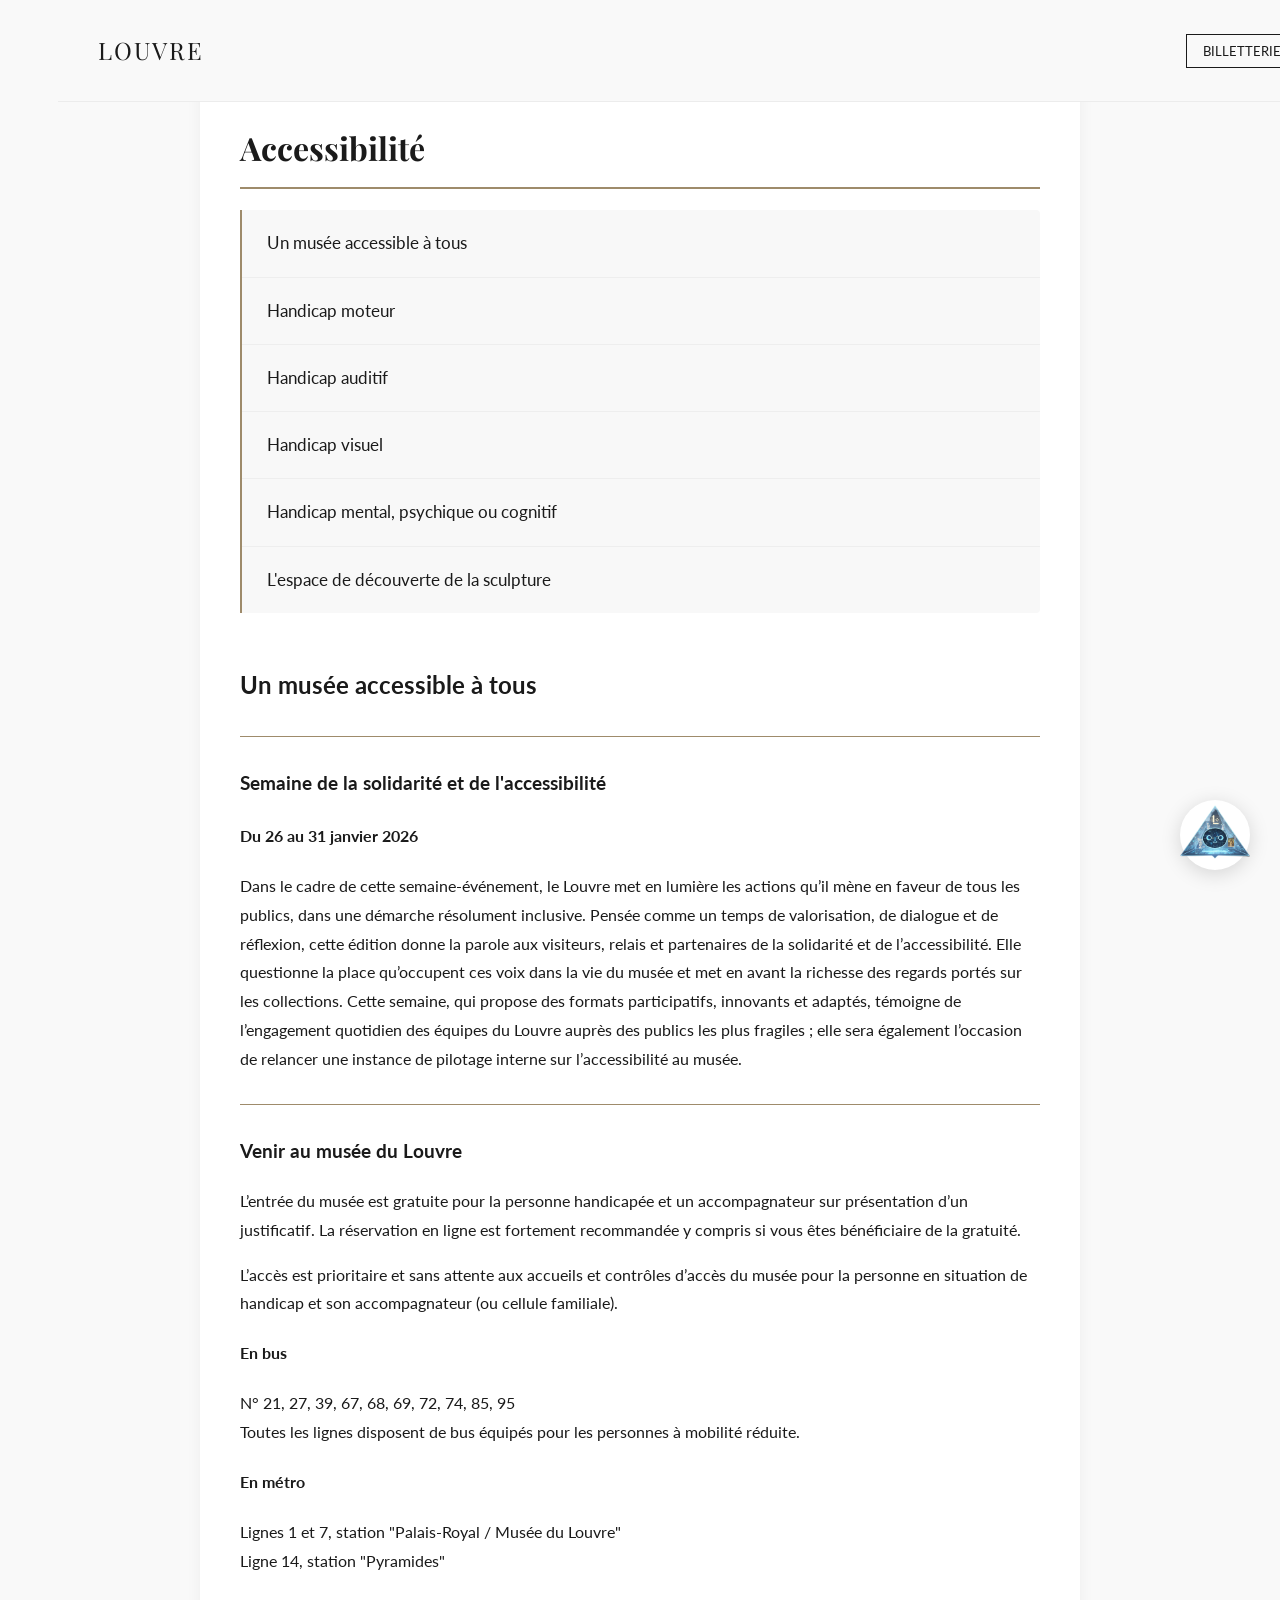
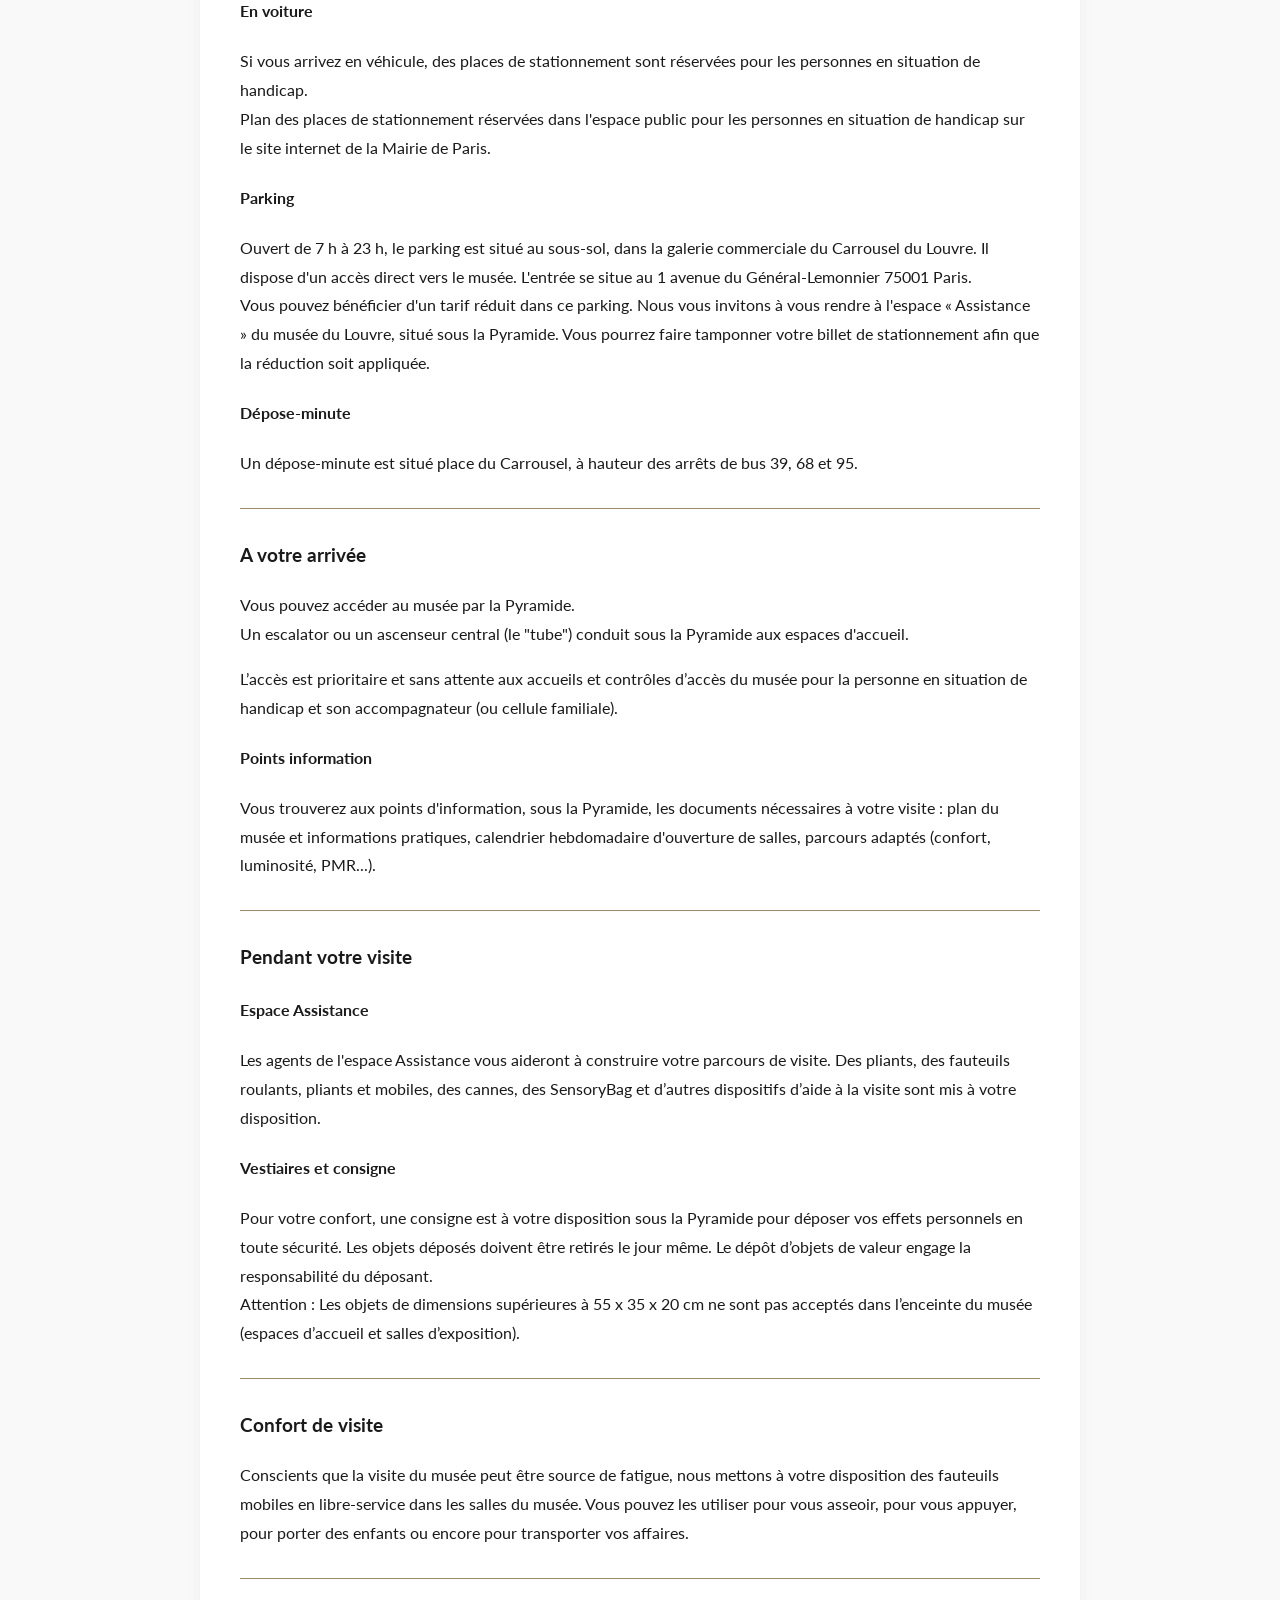
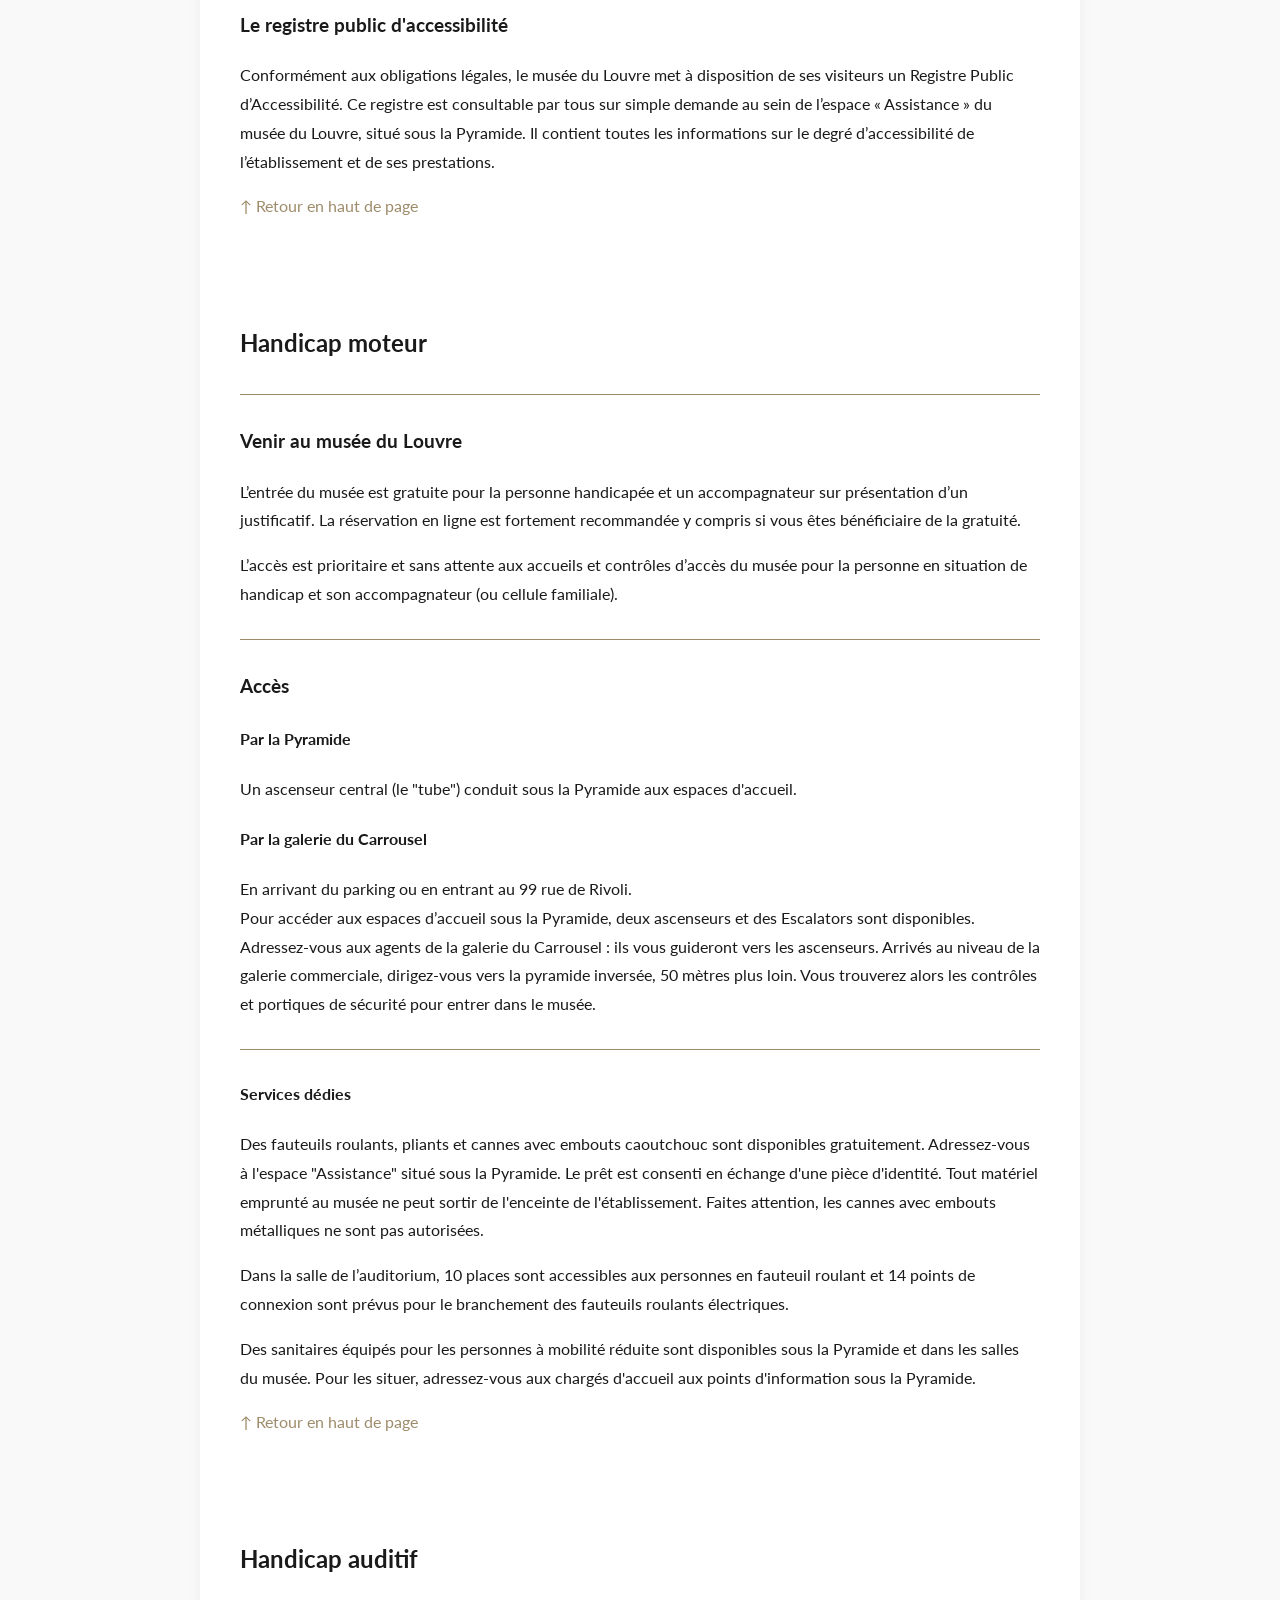
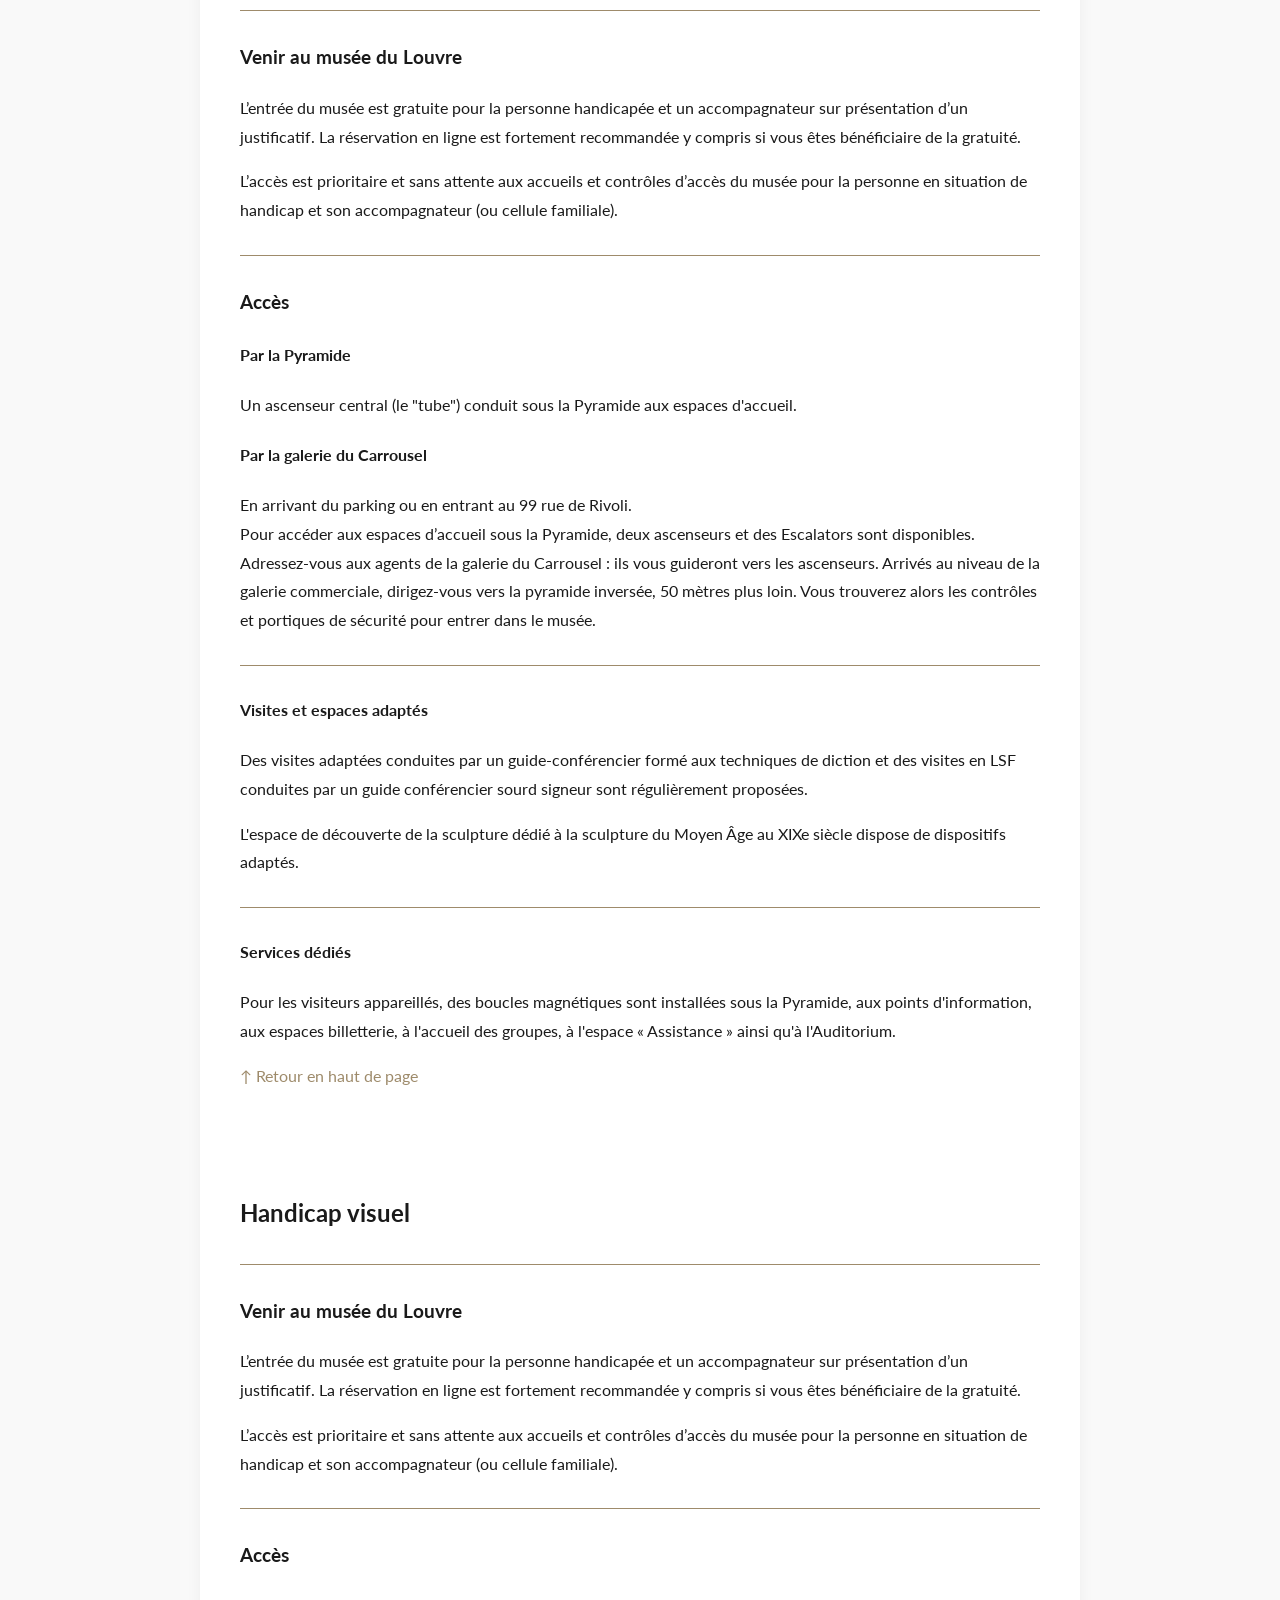
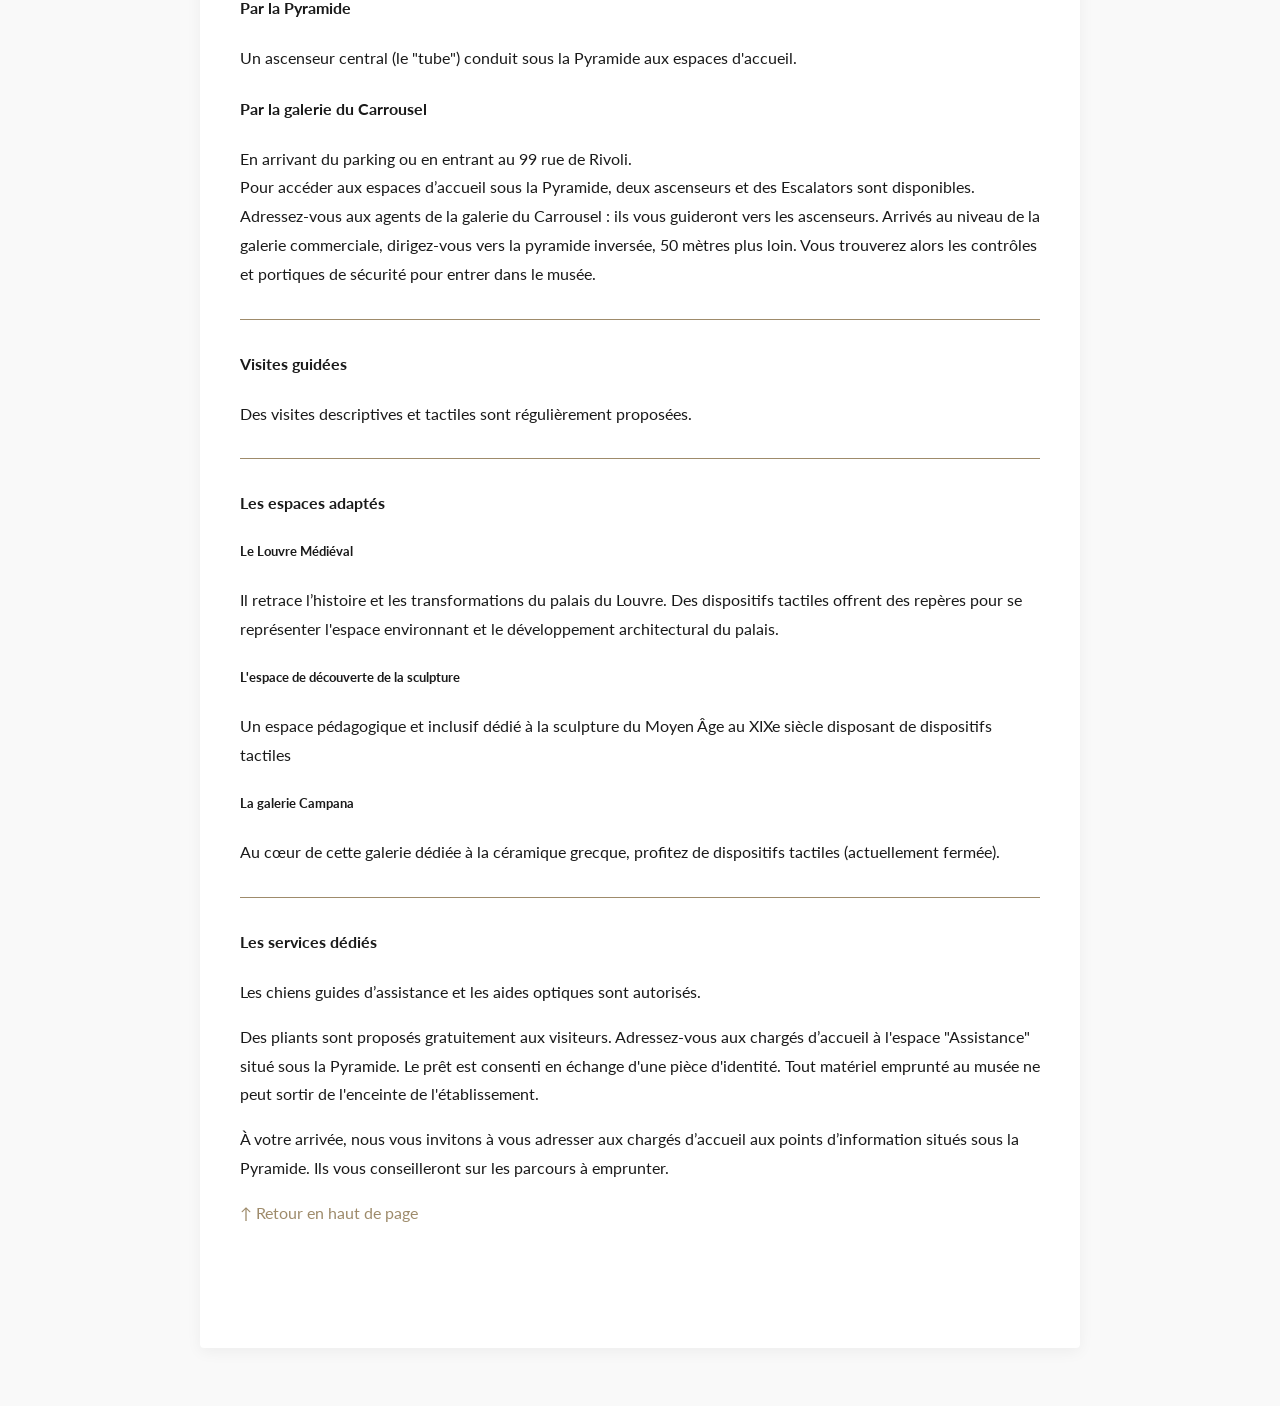
==== commit 4fba75d6: "changement site maj bannière sur toutes les pages + ajout pages expositions et collections" ====
--- a/public/accessibilite.html
+++ b/public/accessibilite.html
@@ -4,7 +4,9 @@
     <meta charset="UTF-8">
     <title>Accessibilité - Louvre</title>
     <link href="https://fonts.googleapis.com/css2?family=Playfair+Display&family=Lato&display=swap" rel="stylesheet">
-    <link rel="stylesheet" href="/public/chatbot.css" href="public/general.css">
+    <link rel="stylesheet" href="/public/chatbot.css">
+    <link rel="stylesheet" href="/public/general.css">
+
     <style>
         body { font-family: 'Lato', sans-serif; background: #f9f9f9; color: #1a1a1a; padding: 50px; line-height: 1.8; }
         .container { max-width: 800px; margin: 0 auto; background: white; padding: 40px; border-radius: 4px; box-shadow: 0 4px 15px rgba(0,0,0,0.05); }
@@ -68,12 +70,61 @@
             margin: 30px auto;   /* Espacement au-dessus et en-dessous de la barre */
             width: 100%;         /* Prend toute la largeur du conteneur */
         }
+                header {
+            position: fixed;
+            top: 0;
+            width: 100%;
+            background: rgba(249, 249, 249, 0.95);
+            padding: 20px 0;
+            z-index: 1000;
+            border-bottom: 1px solid rgba(0,0,0,0.05);
+        }
+        /* Pour aligner le logo à gauche et le menu à droite */
+        .nav-container {
+            max-width: 1200px; /* Ajustez selon votre variable --container-width */
+            margin: 0 auto;
+            display: flex;
+            justify-content: space-between;
+            align-items: center;
+            padding: 0 20px;
+        }
+
+        /* Pour que la liste de navigation ne fasse pas de points noirs */
+        .nav-container nav ul {
+            display: flex;
+            list-style: none;
+            gap: 20px;
+        }
+
+        /* Style du bouton billetterie s'il est présent */
+        .btn-billet {
+            border: 1px solid #1a1a1a;
+            padding: 8px 16px;
+            font-size: 0.8rem;
+            text-transform: uppercase;
+            text-decoration: none;
+            color: #1a1a1a;
+        }
+        .logo { font-family: var(--font-serif); font-size: 1.5rem; letter-spacing: 2px; text-transform: uppercase; }
+    </style>
     </style>
 </head>
 <body>
+        <header>
+    <div class="nav-container">
+        <div class="logo">
+            <a href="index.html" style="text-decoration: none; color: inherit;">Louvre</a>
+        </div>
+        
+        <nav>
+            <ul>
+                <li><a href="billetterie.html" class="btn-billet">Billetterie</a></li>
+            </ul>
+        </nav>
+    </div>
+</header>
     <div class="container">
-    <a href="index.html" class="back-link">← Retour à l'accueil</a>
-    <h1>Accessibilité</h1>
+        <h1>Accessibilité</h1>
 
     <nav class="anchor-menu">
         <ul>
--- a/public/chatbot.css
+++ b/public/chatbot.css
@@ -0,0 +1,262 @@
+/* Conteneur global */
+.chat-widget-container {
+    position: fixed;
+    bottom: 30px;
+    right: 30px;
+    z-index: 2000;
+    display: flex;
+    flex-direction: column;
+    align-items: flex-end;
+    pointer-events: none;
+}
+.chat-widget-container > * { pointer-events: all; }
+
+/* --- LE BOUTON FLOTTANT (AVEC WAVES) --- */
+.chat-toggle-btn {
+    width: 70px;
+    height: 70px;
+    background: var(--white);
+    border-radius: 50%;
+    box-shadow: 0 4px 20px rgba(0,0,0,0.15);
+    border: none;
+    cursor: pointer;
+    display: flex;
+    align-items: center;
+    justify-content: center;
+    padding: 10px;
+    position: relative; /* Indispensable pour centrer les ondes */
+    transition: all 0.3s cubic-bezier(0.25, 1, 0.5, 1);
+    z-index: 2002;
+}
+
+/* CRÉATION DES ONDES (WAVES) */
+.chat-toggle-btn::before,
+.chat-toggle-btn::after {
+    content: '';
+    position: absolute;
+    top: 0; left: 0; right: 0; bottom: 0;
+    border-radius: 50%;
+    background: var(--accent-color); /* Couleur Or */
+    opacity: 0;
+    z-index: -1; /* Derrière le bouton blanc */
+}
+
+/* Animation de l'onde */
+.chat-toggle-btn::before {
+    animation: pulse-wave 2.5s infinite ease-out;
+}
+
+/* Si le chat est OUVERT, on arrête les ondes pour plus de calme */
+.chat-toggle-btn.btn-active::before,
+.chat-toggle-btn.btn-active::after {
+    animation: none;
+    display: none;
+}
+
+/* DÉFINITION DE L'ANIMATION */
+@keyframes pulse-wave {
+    0% {
+        transform: scale(1);
+        opacity: 0.3; /* Commence semi-transparent */
+    }
+    100% {
+        transform: scale(1.5); /* S'agrandit x2.2 */
+        opacity: 0;   /* Devient totalement transparent */
+    }
+}
+
+/* Effet au survol : Grossissement léger */
+.chat-toggle-btn:hover {
+    transform: scale(1.1);
+    box-shadow: 0 8px 25px rgba(0,0,0,0.25);
+}
+
+/* L'IMAGE DU LOGO */
+.chat-toggle-btn img {
+    width: 100%;
+    height: 100%;
+    object-fit: contain;
+    transition: all 0.4s ease;
+    position: absolute; /* Superposition */
+    opacity: 1;
+    transform: rotate(0deg);
+    padding-bottom: 6px;
+}
+
+/* LA CROIX DE FERMETURE (SPAN) */
+.chat-toggle-btn span {
+    position: absolute;
+    color: var(--accent-color); /* Couleur Or */
+    font-size: 2rem;
+    font-family: var(--font-sans);
+    font-weight: 300;
+    opacity: 0;
+    transform: rotate(-90deg); /* Départ tourné */
+    transition: all 0.4s ease;
+}
+
+/* --- ÉTAT ACTIF (QUAND OUVERT) --- */
+
+/* Le bouton reste grossi ou reprend sa taille (au choix, ici taille normale) */
+.chat-toggle-btn.btn-active {
+    transform: scale(1); 
+    box-shadow: 0 4px 20px rgba(0,0,0,0.1);
+}
+
+/* L'image tourne et disparaît */
+.chat-toggle-btn.btn-active img {
+    opacity: 0;
+    transform: rotate(270deg);
+    scale: 0.3;
+}
+
+/* La croix apparaît et se redresse */
+.chat-toggle-btn.btn-active span {
+    opacity: 1;
+    transform: rotate(0deg);
+}
+
+
+/* --- LA FENÊTRE DE CHAT --- */
+.chat-window {
+    width: 350px;
+    height: 450px;
+    background: var(--white);
+    border-radius: 12px;
+    box-shadow: 0 15px 50px rgba(0,0,0,0.15);
+    overflow: hidden;
+    margin-bottom: 20px;
+    margin-right: 0;
+    display: flex;
+    flex-direction: column;
+    z-index: 2001;
+    
+    /* Animation d'apparition */
+    opacity: 0;
+    visibility: hidden;
+    transform-origin: bottom right;
+    transform: scale(0.8) translateY(20px);
+    transition: all 0.4s cubic-bezier(0.16, 1, 0.3, 1);
+}
+
+/* NOUVEAU : Mode "Étendu" (Max 50% width/70% height) */
+.chat-window.expanded {
+    width: 50vw; /* 50% de la largeur du viewport */
+    height: 70vh;
+    max-width: 800px; /* Sécurité pour écrans géants */
+}
+
+.chat-window.chat-open {
+    opacity: 1;
+    visibility: visible;
+    transform: scale(1) translateY(0);
+}
+
+/* HEADER & CONTROLS */
+.chat-header { 
+    background: var(--accent-color); 
+    color: var(--white); 
+    padding: 15px 20px; /* Légèrement ajusté */
+    display: flex; 
+    justify-content: space-between; 
+    align-items: center; 
+}
+
+/* Alignement des contrôles dans le header */
+.header-controls {
+    display: flex;
+    align-items: center;
+    gap: 10px; /* Espace entre le bouton agrandir et la croix */
+}
+
+/* Style commun pour les boutons d'icônes du header */
+.expand-btn, .close-chat-btn {
+    background: none;
+    border: none;
+    color: white;
+    font-size: 1.3rem; /* Taille de la croix et des flèches */
+    cursor: pointer;
+    padding: 0;
+    line-height: 1;
+    opacity: 0.8;
+    transition: opacity 0.2s;
+}
+
+.expand-btn:hover, .close-chat-btn:hover {
+    opacity: 1;
+}
+
+/* MESSAGES */
+.chat-messages { flex: 1; padding: 20px; background: #fcfcfc; overflow-y: auto; font-size: 0.9rem; }
+
+/* Conteneur de message pour gérer le temps en dessous */
+.message { 
+    margin-bottom: 15px; 
+    max-width: 80%; 
+    display: flex;
+    flex-direction: column;
+}
+.message.user { margin-left: auto; align-items: flex-end; }
+.message.bot { margin-right: auto; align-items: flex-start; }
+
+/* Le contenu visuel (bulle) */
+.msg-content {
+    padding: 12px 16px;
+    border-radius: 12px;
+    line-height: 1.5;
+    word-wrap: break-word;
+}
+.message.bot .msg-content { background: #f0f0f0; color: var(--text-color); border-bottom-left-radius: 2px; }
+.message.user .msg-content { background: var(--accent-color); color: var(--white); border-bottom-right-radius: 2px; }
+
+/* NOUVEAU : Temps d'exécution discret */
+.exec-time {
+    font-size: 0.7rem;
+    color: #999;
+    font-style: italic;
+    margin-top: 4px;
+    margin-left: 5px;
+}
+
+/* NOUVEAU : Animation de chargement (Typing Indicator) */
+.typing-indicator {
+    display: flex;
+    align-items: center;
+    justify-content: center;
+    height: 24px;
+}
+.typing-indicator span {
+    display: block;
+    width: 6px;
+    height: 6px;
+    background-color: #888;
+    border-radius: 50%;
+    margin: 0 2px;
+    animation: typing 1.4s infinite ease-in-out both;
+}
+.typing-indicator span:nth-child(1) { animation-delay: -0.32s; }
+.typing-indicator span:nth-child(2) { animation-delay: -0.16s; }
+
+@keyframes typing {
+    0%, 80%, 100% { transform: scale(0); opacity: 0.6; }
+    40% { transform: scale(1); opacity: 1; }
+}
+
+/* RESTE DU STYLE (Header, Messages, Input) */
+        .chat-header { background: var(--accent-color); color: var(--white); padding: 20px; display: flex; justify-content: space-between; align-items: center; }
+        .chat-header h3 { font-family: var(--font-serif); font-size: 1.1rem; margin: 0; font-weight: 400; }
+        .close-chat-btn { display: none; } /* On cache la croix du header car on l'a sur le bouton maintenant */
+        
+        .chat-messages { flex: 1; padding: 20px; background: #fcfcfc; overflow-y: auto; font-size: 0.9rem; }
+        .message { margin-bottom: 15px; max-width: 80%; padding: 12px 16px; border-radius: 12px; line-height: 1.5; }
+        .message.bot { background: #f0f0f0; color: var(--text-color); border-bottom-left-radius: 2px; }
+        .message.user { background: var(--accent-color); color: var(--white); margin-left: auto; border-bottom-right-radius: 2px; }
+        
+        .chat-input-area { padding: 15px; border-top: 1px solid #eee; display: flex; background: var(--white); }
+        .chat-input-area input { flex: 1; border: 1px solid #ddd; border-radius: 20px; padding: 10px 15px; outline: none; transition: 0.3s; }
+        .chat-input-area input:focus { border-color: var(--accent-color); }
+        .send-btn { background: none; border: none; color: var(--accent-color); font-size: 1.2rem; margin-left: 10px; cursor: pointer; }
+
+        @media (max-width: 480px) {
+            .chat-window { width: calc(100vw - 40px); height: 60vh; right: 20px; bottom: 90px; }
+        }
--- a/public/general.css
+++ b/public/general.css
@@ -0,0 +1,16 @@
+/* --- 1. VARIABLES & CONFIGURATION (MODULABLE ICI) --- */
+        :root {
+            /* Couleurs */
+            --bg-color: #f9f9f9;       /* Fond général très clair */
+            --text-color: #1a1a1a;     /* Noir charbon pour le texte */
+            --accent-color: #9e8b6b;   /* Or vieilli pour les détails */
+            --white: #ffffff;
+            
+            /* Typographie */
+            --font-serif: 'Playfair Display', serif; /* Titres élégants */
+            --font-sans: 'Lato', sans-serif;         /* Texte courant lisible */
+            
+            /* Espacement */
+            --container-width: 1200px;
+            --section-padding: 80px;
+        }
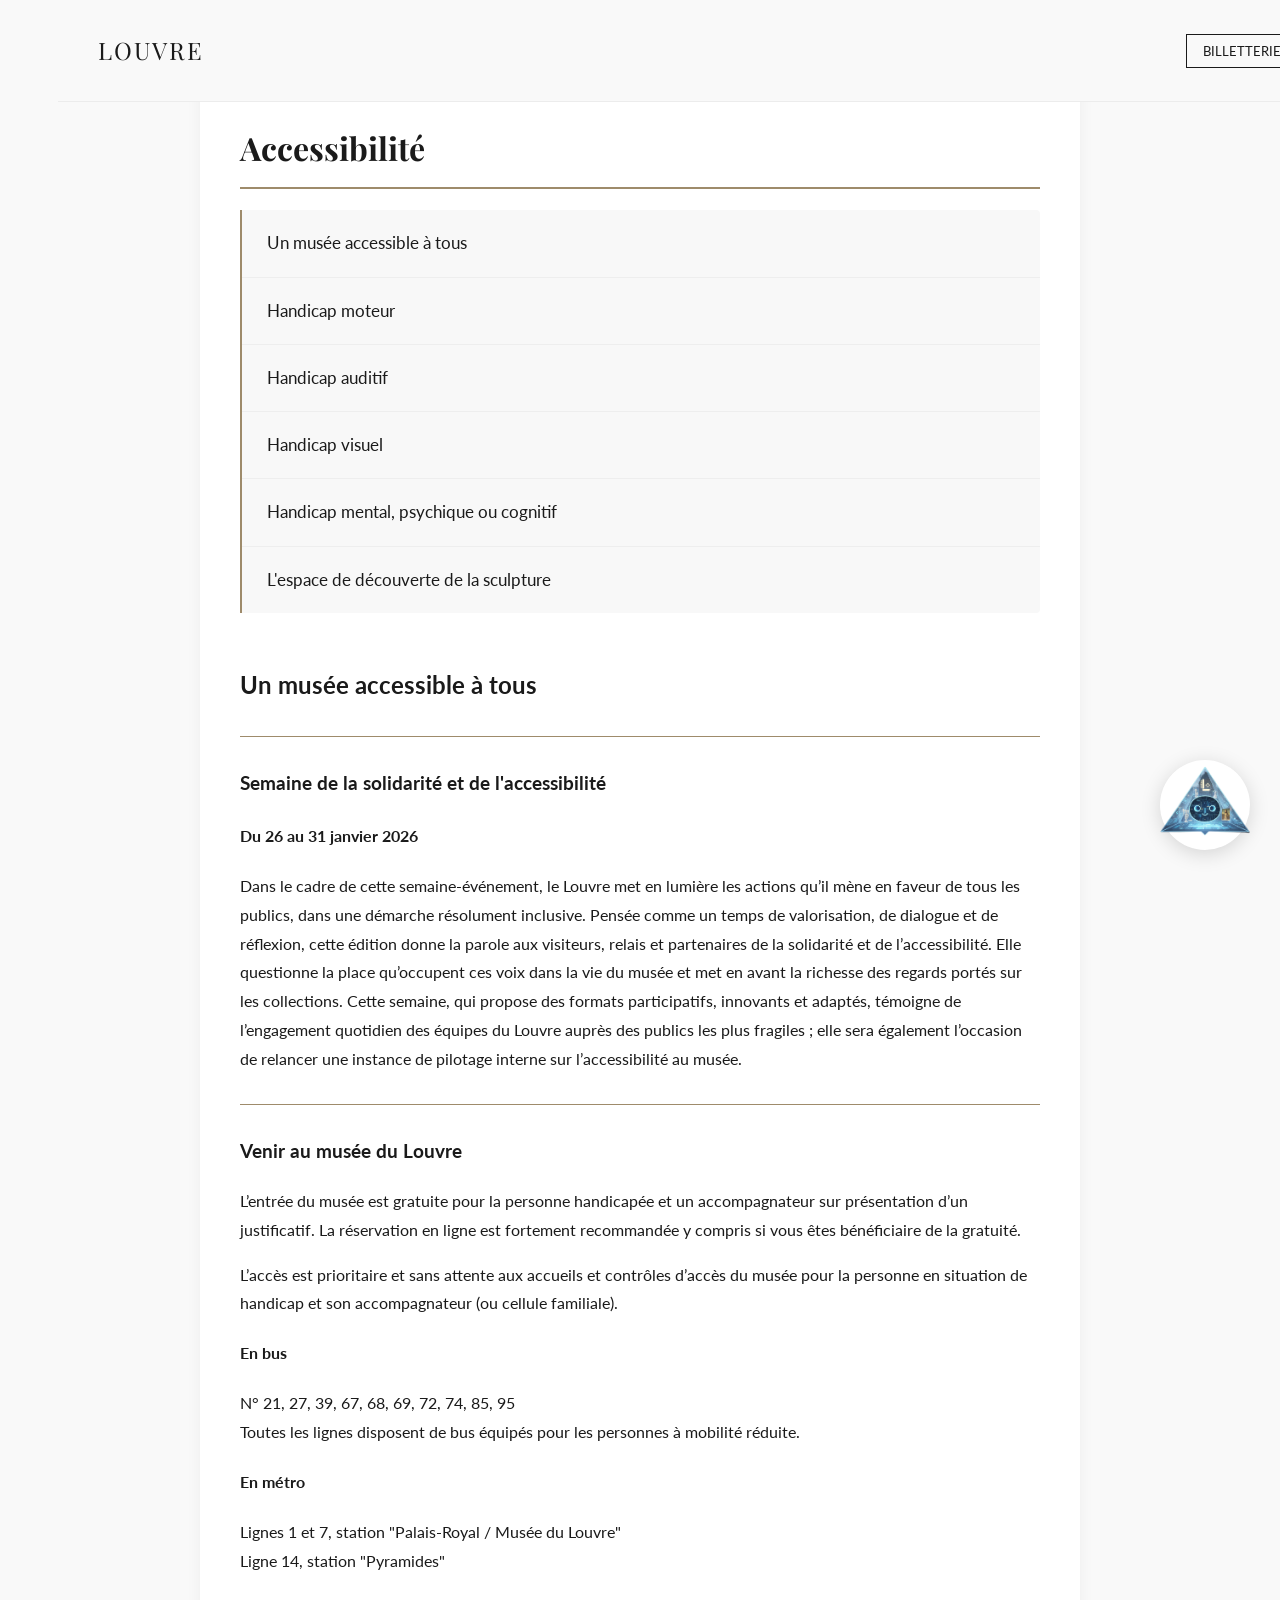
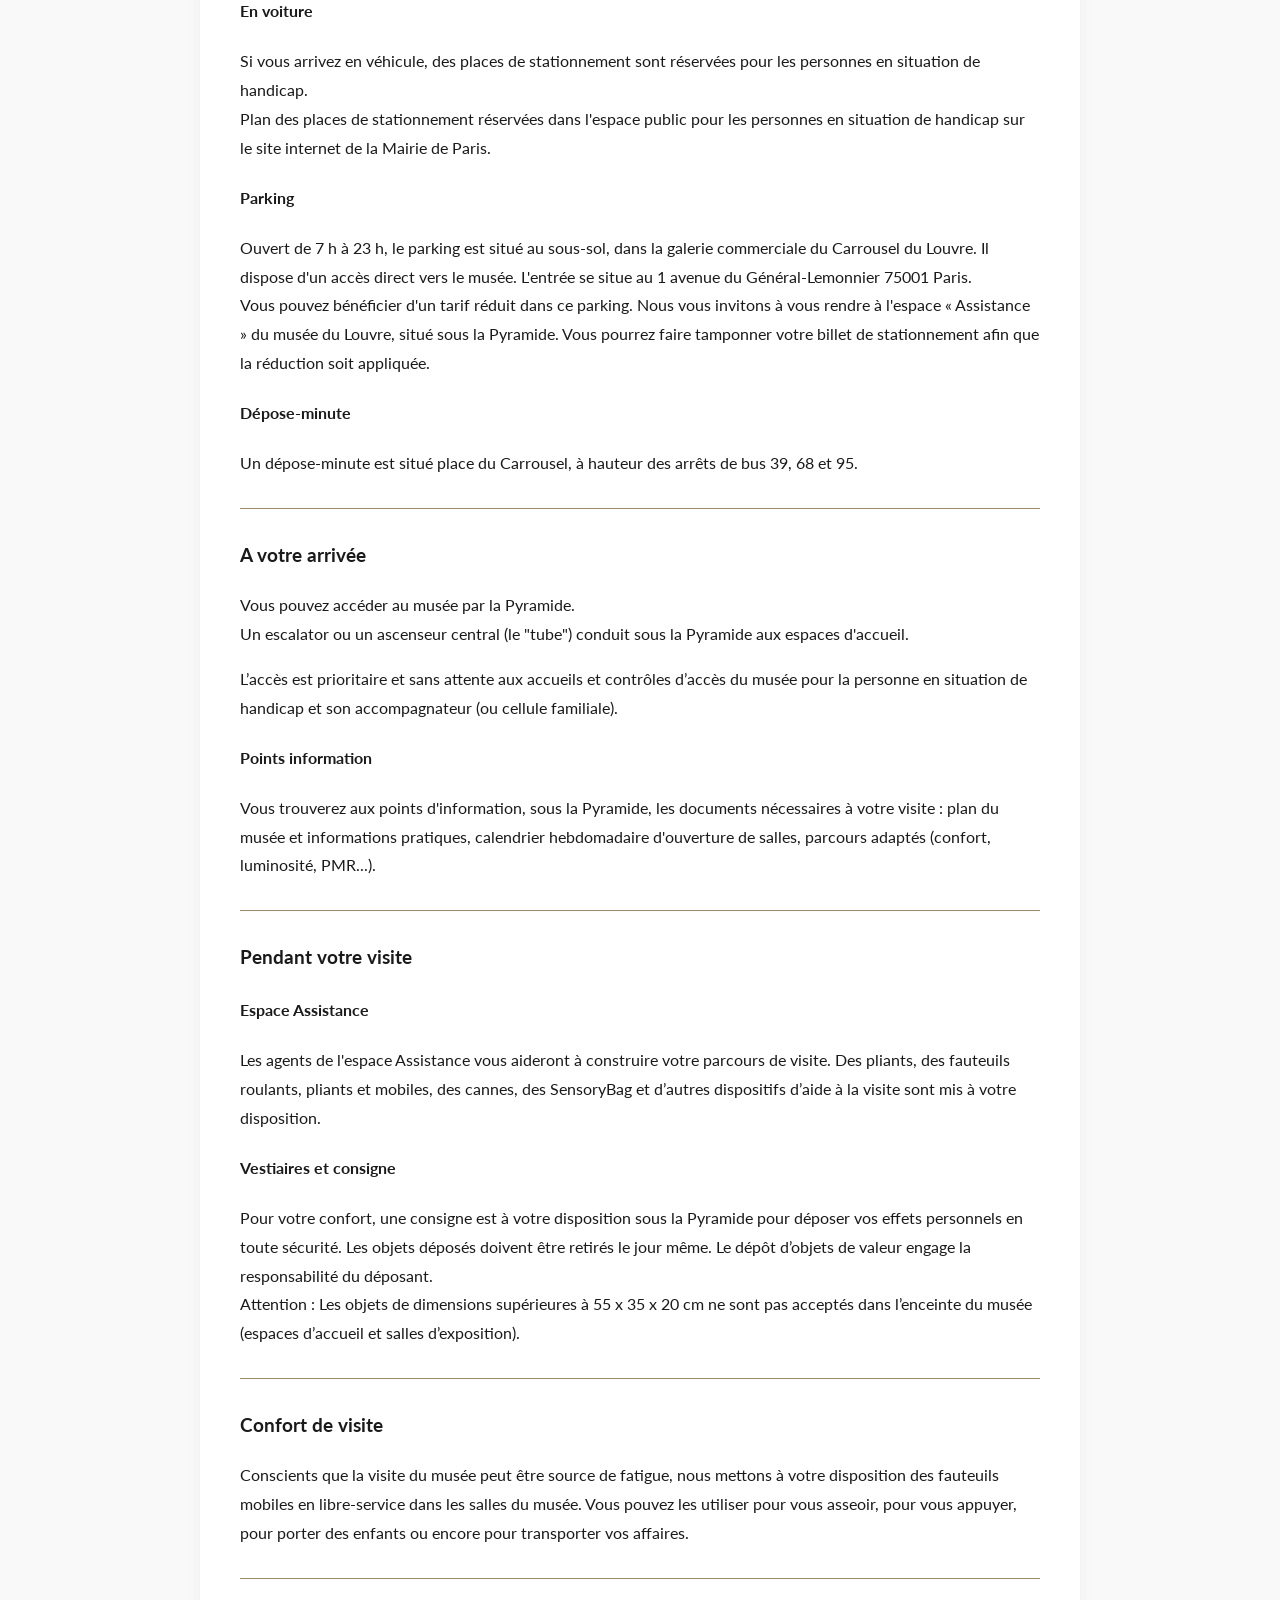
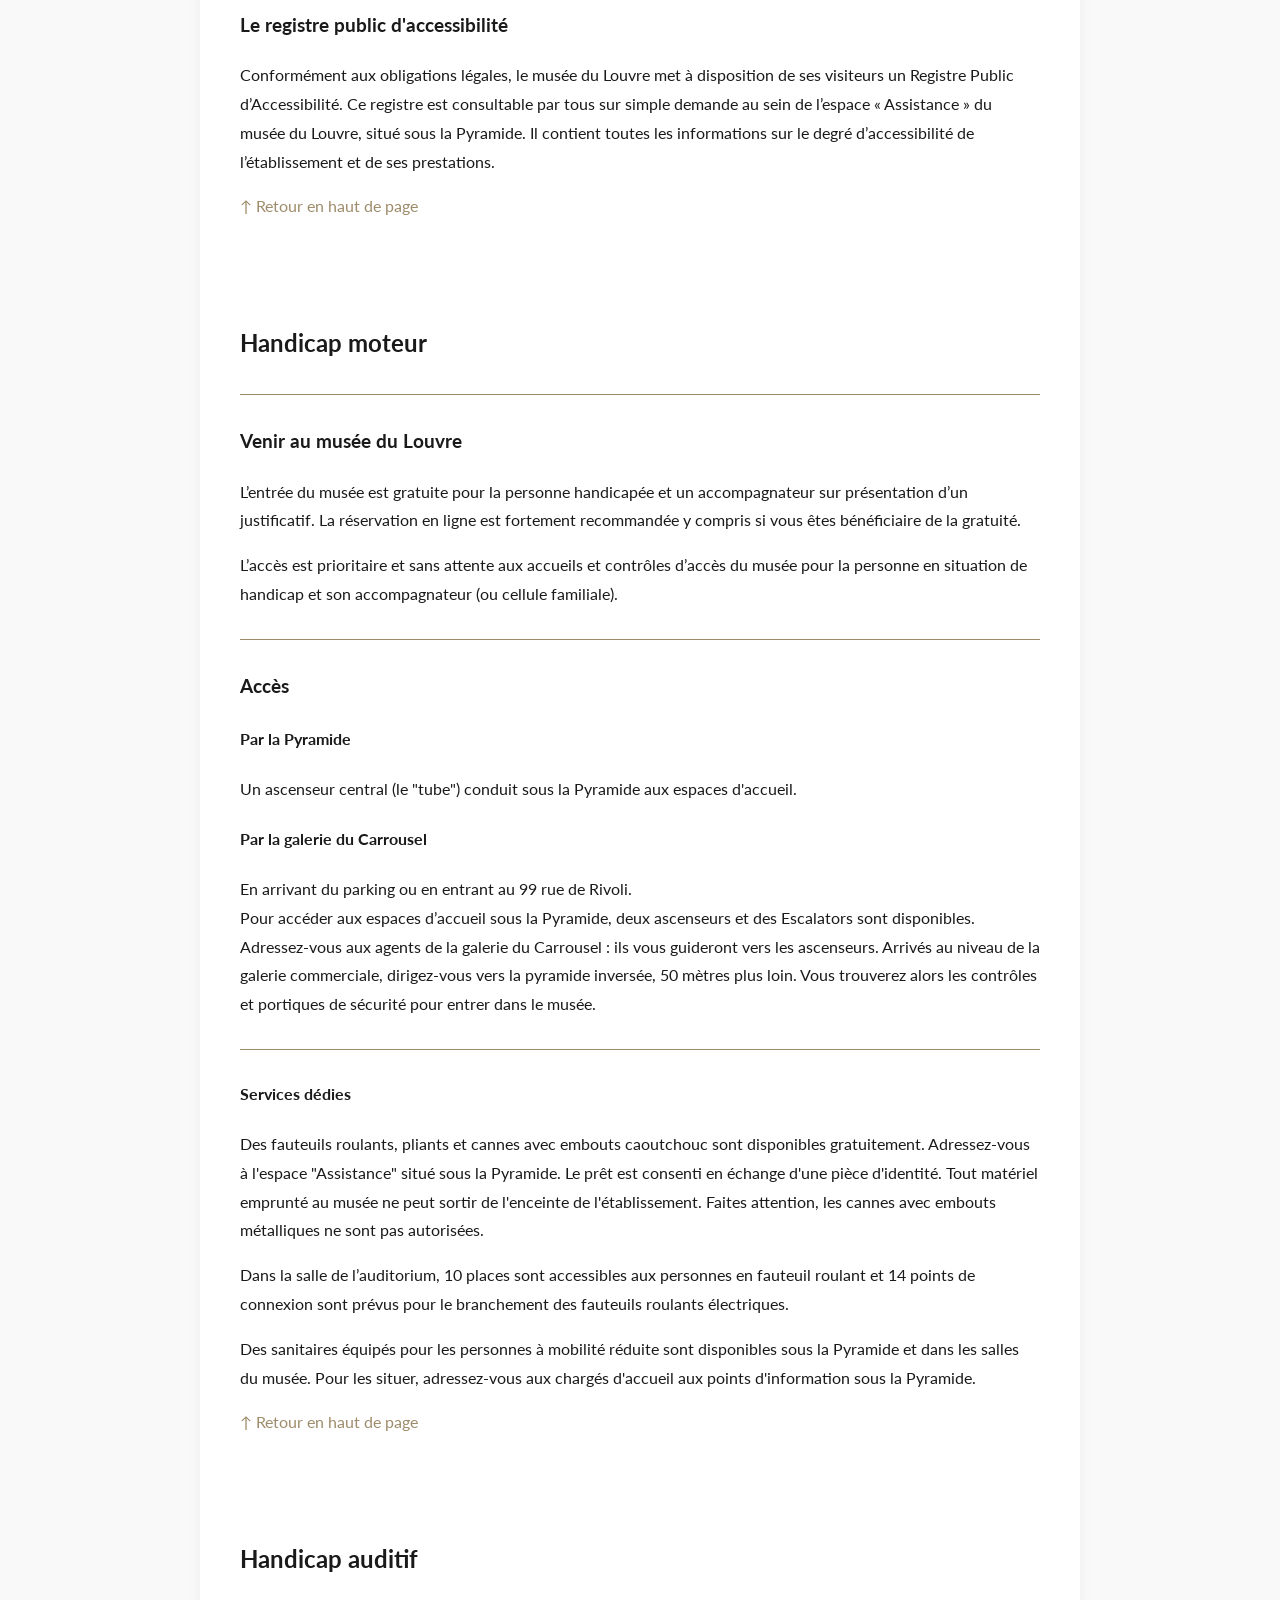
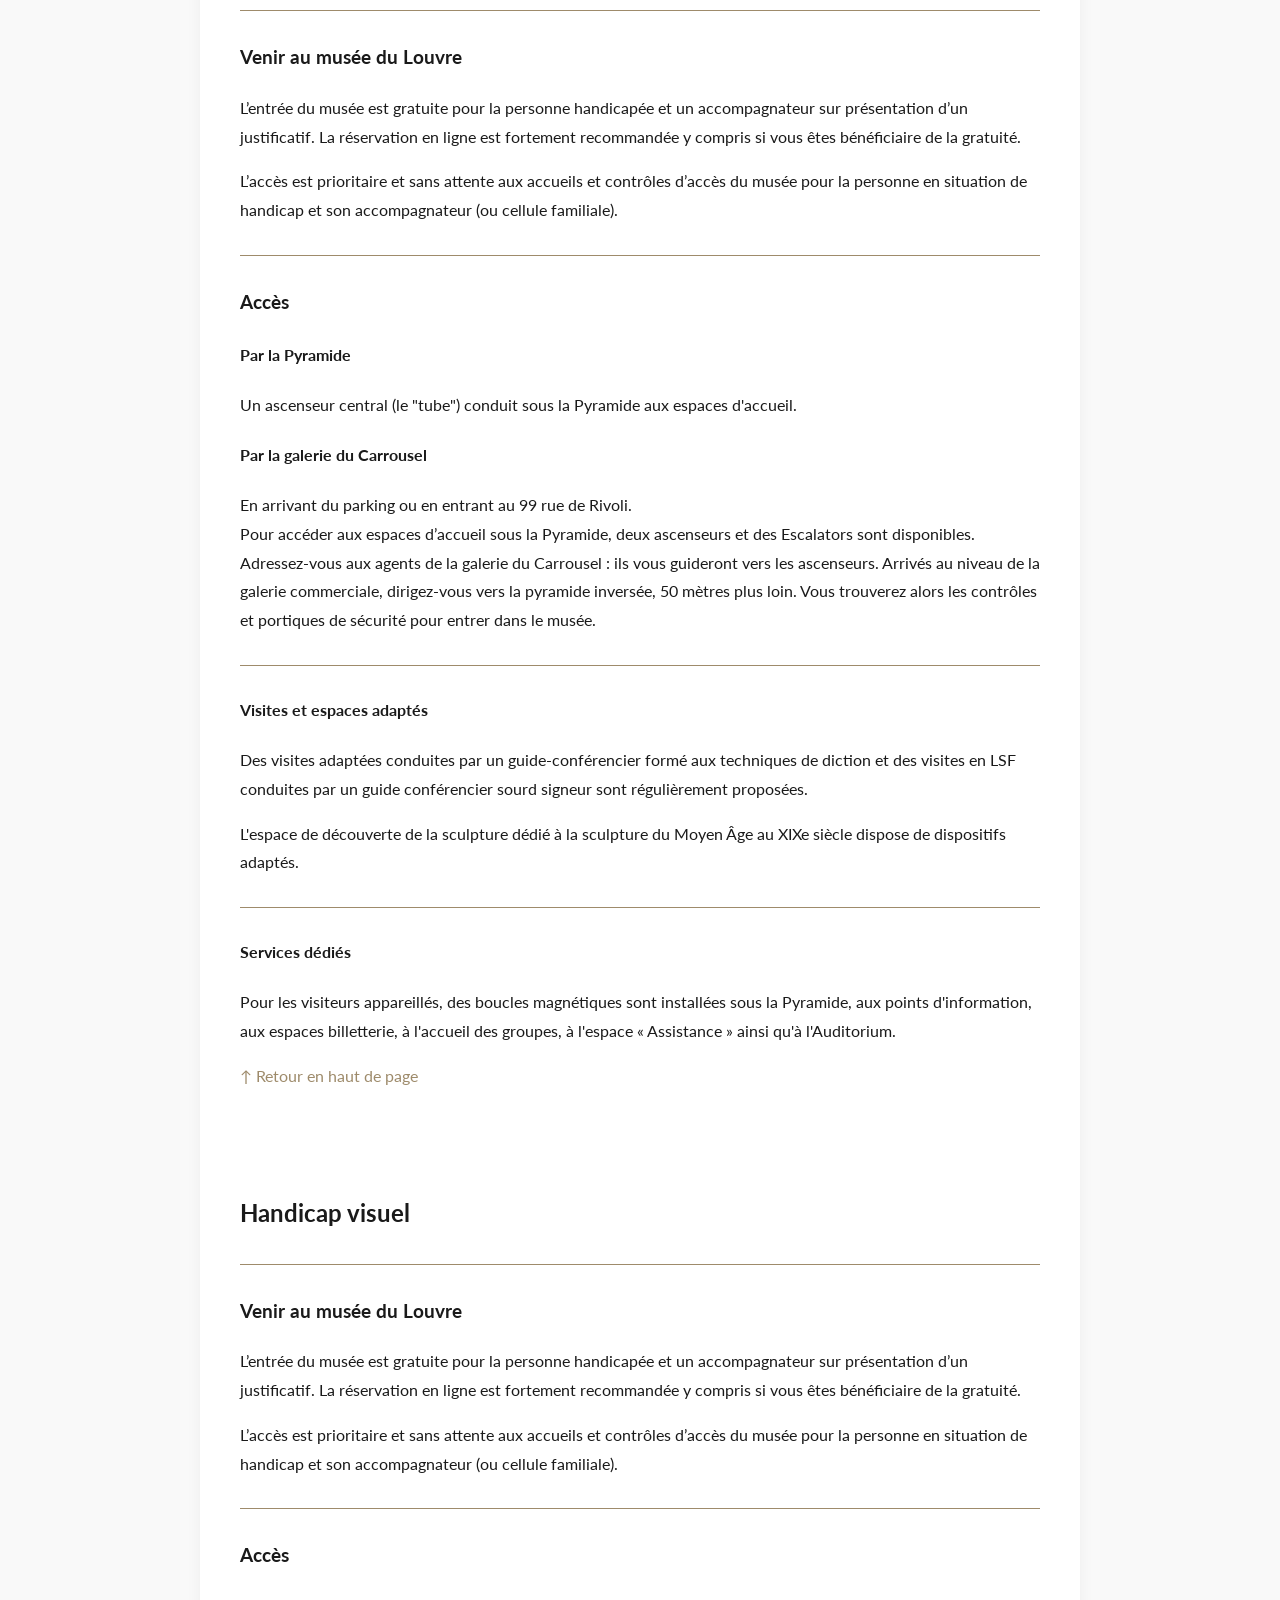
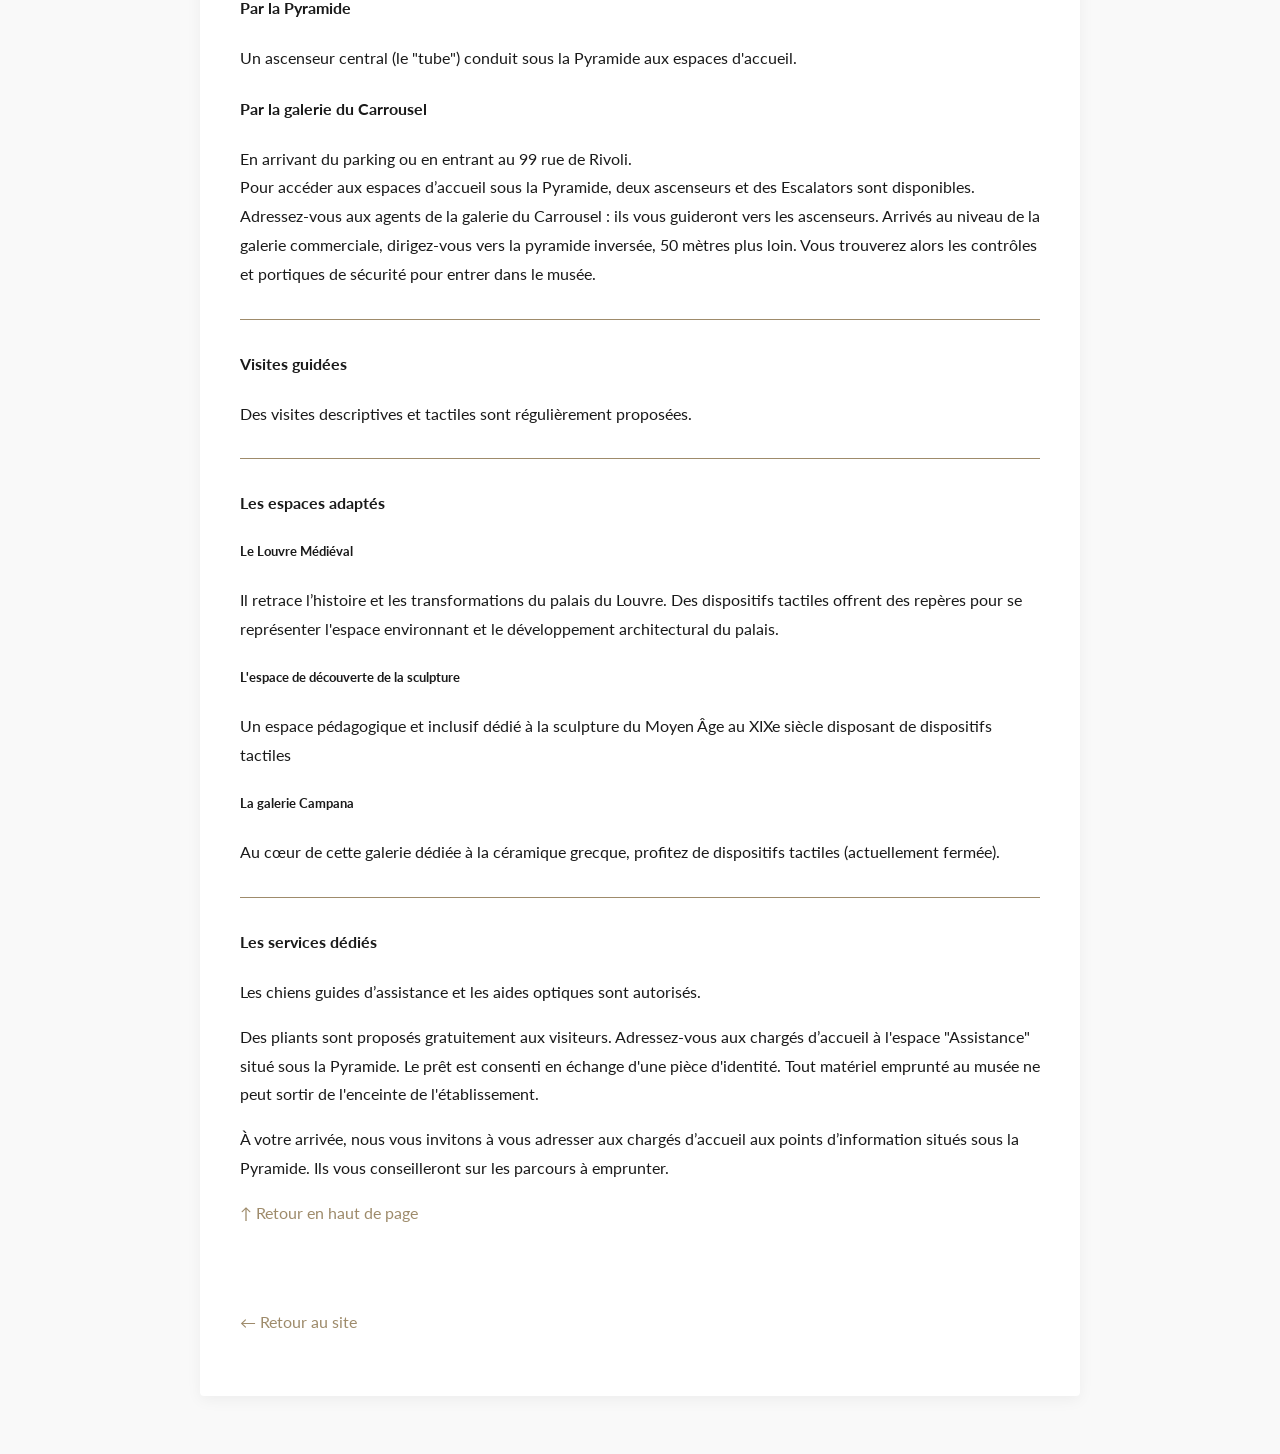
==== commit 0a21c2af: "ajout retour au site sur les pages" ====
--- a/public/accessibilite.html
+++ b/public/accessibilite.html
@@ -278,19 +278,33 @@
         <p>À votre arrivée, nous vous invitons à vous adresser aux chargés d’accueil aux points d’information situés sous la Pyramide. Ils vous conseilleront sur les parcours à emprunter.</p>
     <a href="accessibilite.html" class="back-link">↑ Retour en haut de page</a>    
     </section>
+
+        <a href="index.html" class="back-link">← Retour au site</a>
+        
     </div>
 
-    <div id="chatbot"></div>    
+
+
+    <div id="chatbot"></div>
+
+    <script src="/public/chatbot.js"></script>
 
     <script>
-    fetch("/public/chatbot.html")
-        .then(r => r.text())
-        .then(html => {
-            document.getElementById("chatbot").innerHTML = html;
-        });
+        fetch("/public/chatbot.html")
+            .then(response => response.text())
+            .then(html => {
+                // Injection du HTML
+                document.getElementById("chatbot").innerHTML = html;
+                
+                // Initialisation des événements (Entrée/Clic) maintenant que le HTML existe
+                if (typeof initChatbot === "function") {
+                    initChatbot();
+                } else {
+                    console.error("La fonction initChatbot n'est pas chargée.");
+                }
+            })
+            .catch(err => console.error("Erreur chargement chatbot:", err));
     </script>
-
-    <script src="/public/chatbot.js" defer></script>
 
 </body>
 </html>
--- a/public/chatbot.css
+++ b/public/chatbot.css
@@ -1,7 +1,7 @@
 /* Conteneur global */
 .chat-widget-container {
     position: fixed;
-    bottom: 30px;
+    bottom: 50px;
     right: 30px;
     z-index: 2000;
     display: flex;
@@ -13,10 +13,10 @@
 
 /* --- LE BOUTON FLOTTANT (AVEC WAVES) --- */
 .chat-toggle-btn {
-    width: 70px;
-    height: 70px;
+    width: 90px;
+    height: 90px;
     background: var(--white);
-    border-radius: 50%;
+    border-radius: 60%;
     box-shadow: 0 4px 20px rgba(0,0,0,0.15);
     border: none;
     cursor: pointer;
@@ -80,7 +80,7 @@
     position: absolute; /* Superposition */
     opacity: 1;
     transform: rotate(0deg);
-    padding-bottom: 6px;
+    padding-bottom: 8px;
 }
 
 /* LA CROIX DE FERMETURE (SPAN) */
@@ -237,6 +237,18 @@
 .typing-indicator span:nth-child(1) { animation-delay: -0.32s; }
 .typing-indicator span:nth-child(2) { animation-delay: -0.16s; }
 
+/* Style des liens dans les bulles de chat */
+.message .msg-content a {
+    color: inherit;       /* Garde la couleur du texte (blanc ou noir) */
+    text-decoration: underline;
+    font-weight: bold;
+}
+
+/* On force une couleur visible pour le lien dans la bulle grise (bot) */
+.message.bot .msg-content a {
+    color: var(--accent-color); /* Couleur Or */
+}
+
 @keyframes typing {
     0%, 80%, 100% { transform: scale(0); opacity: 0.6; }
     40% { transform: scale(1); opacity: 1; }
@@ -244,11 +256,11 @@
 
 /* RESTE DU STYLE (Header, Messages, Input) */
         .chat-header { background: var(--accent-color); color: var(--white); padding: 20px; display: flex; justify-content: space-between; align-items: center; }
-        .chat-header h3 { font-family: var(--font-serif); font-size: 1.1rem; margin: 0; font-weight: 400; }
+        .chat-header h3 { font-family: var(--font-serif); font-size: 1.2rem; margin: 0; font-weight: 400; }
         .close-chat-btn { display: none; } /* On cache la croix du header car on l'a sur le bouton maintenant */
         
-        .chat-messages { flex: 1; padding: 20px; background: #fcfcfc; overflow-y: auto; font-size: 0.9rem; }
-        .message { margin-bottom: 15px; max-width: 80%; padding: 12px 16px; border-radius: 12px; line-height: 1.5; }
+        .chat-messages { flex: 1; padding: 20px; background: #fcfcfc; overflow-y: auto; font-size: 1rem; }
+        .message { margin-bottom: 15px; max-width: 80%; padding: 12px 16px; border-radius: 12px; line-height: 1.5; width: fit-content; }
         .message.bot { background: #f0f0f0; color: var(--text-color); border-bottom-left-radius: 2px; }
         .message.user { background: var(--accent-color); color: var(--white); margin-left: auto; border-bottom-right-radius: 2px; }
         
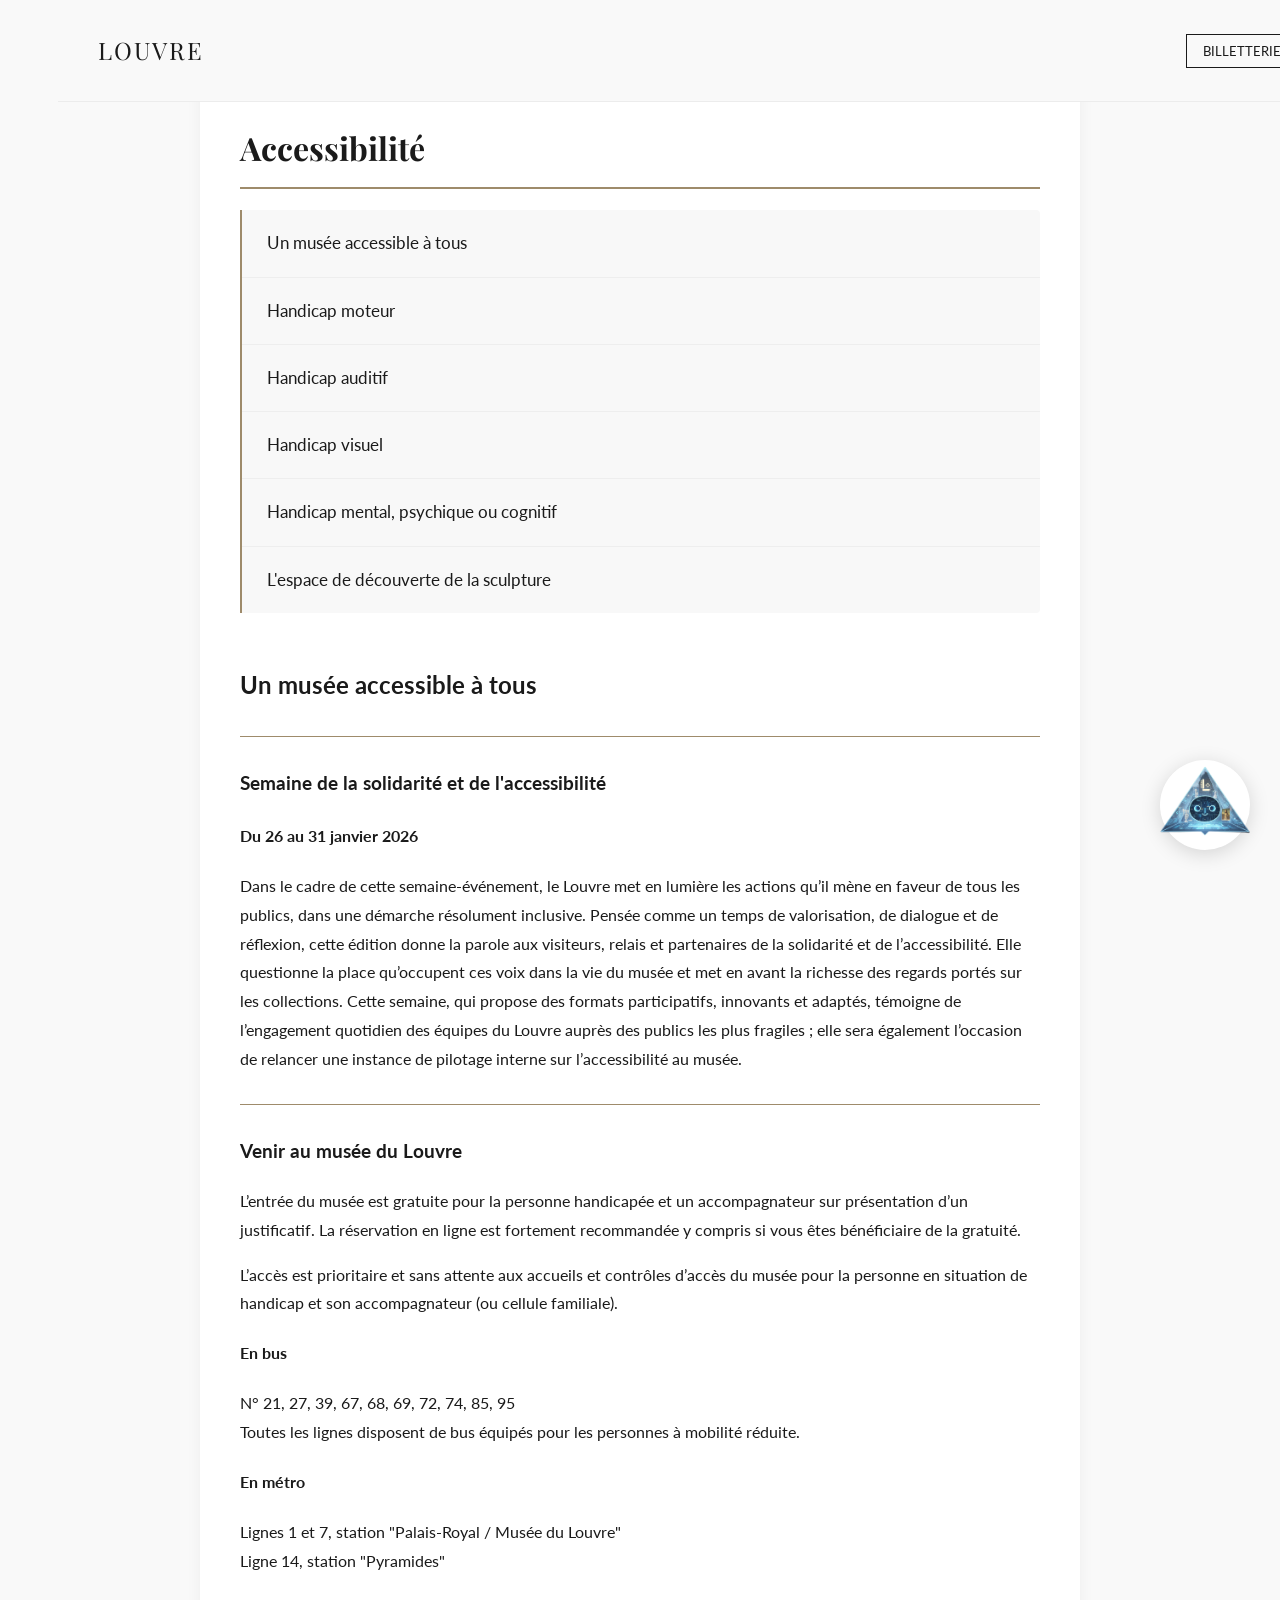
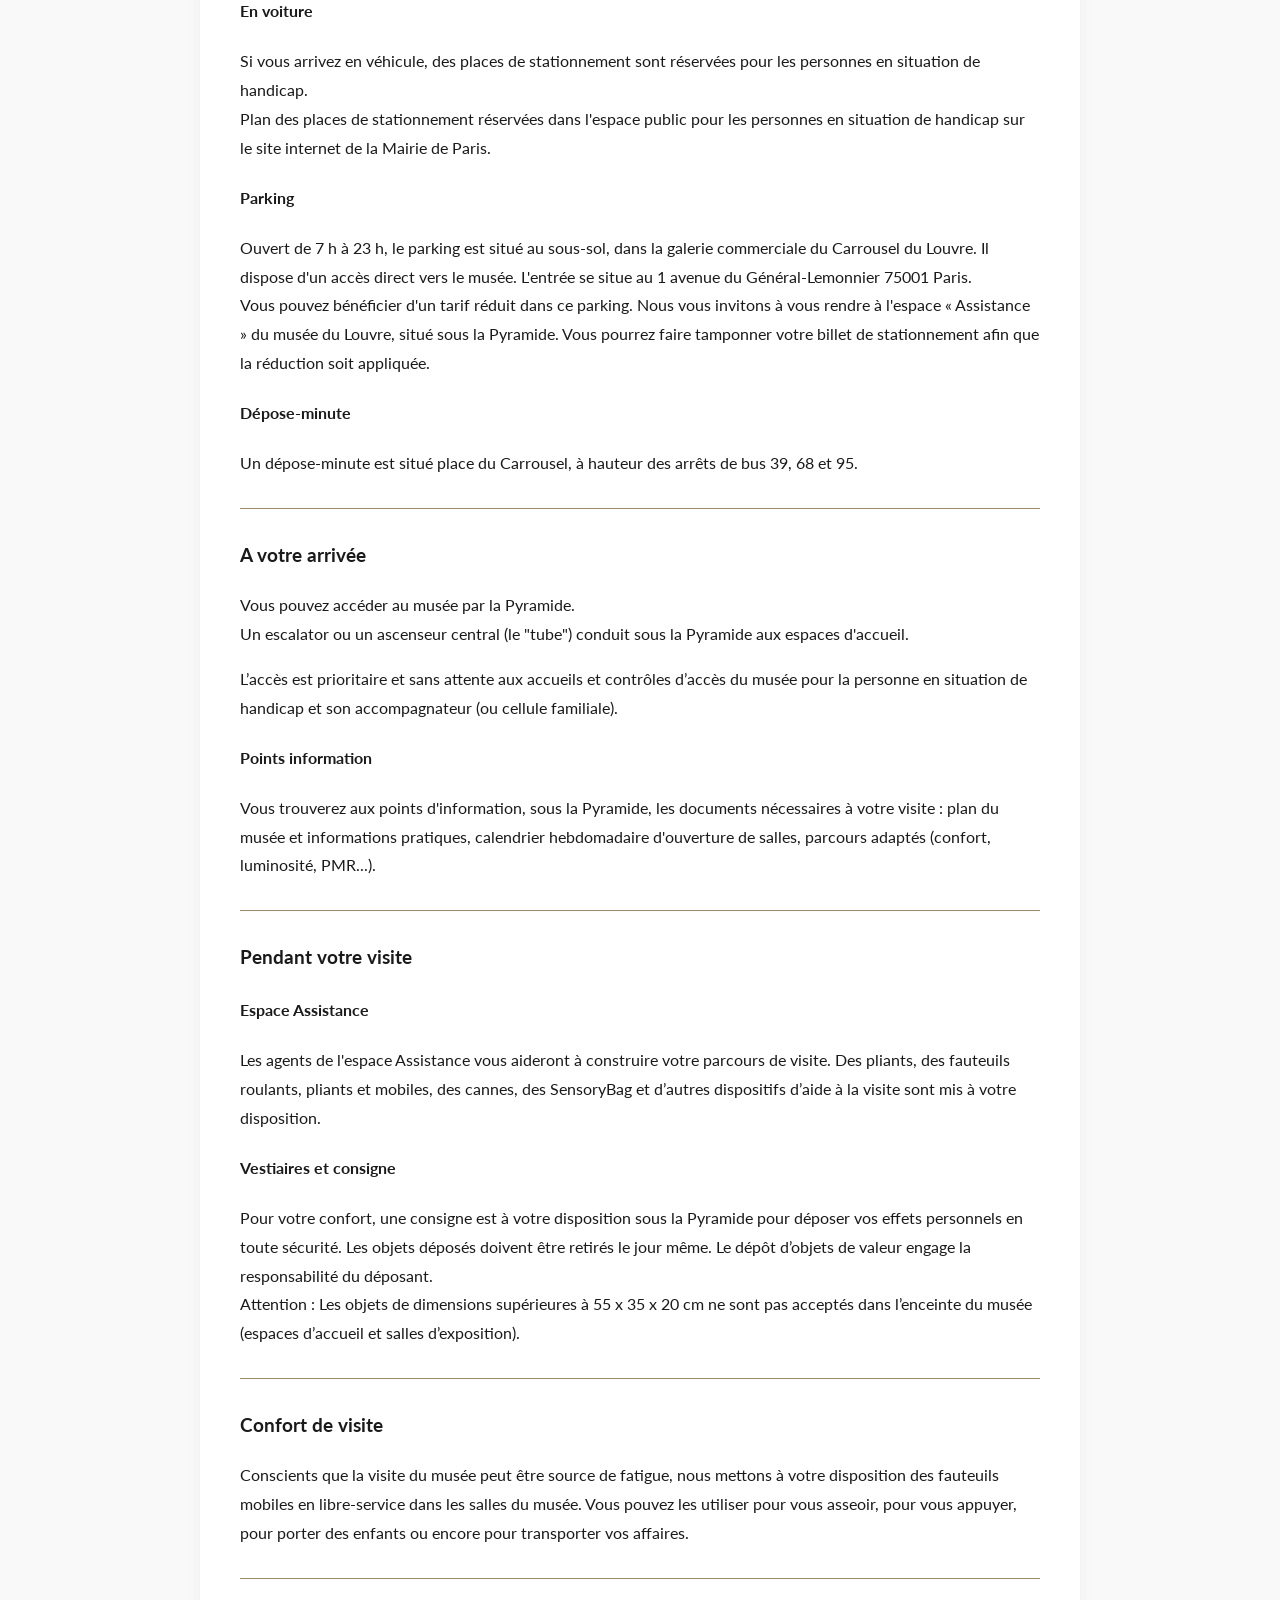
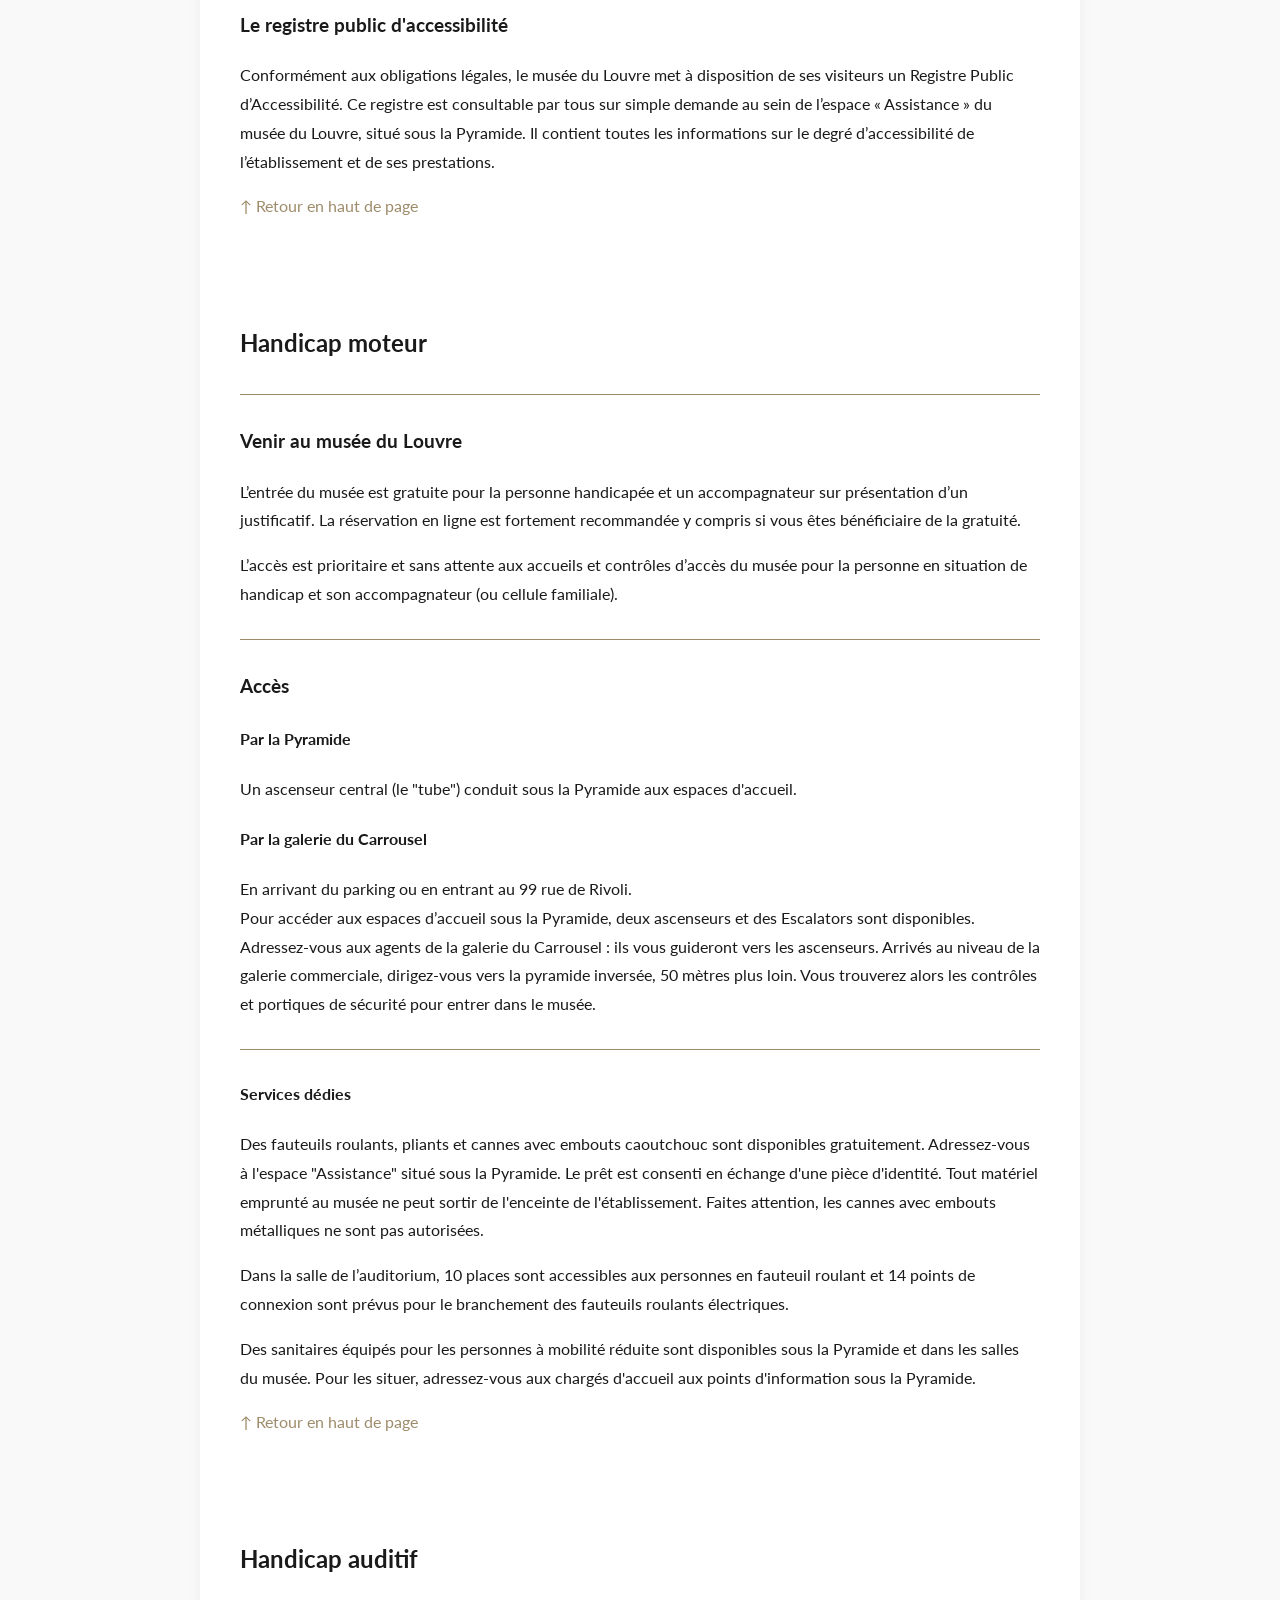
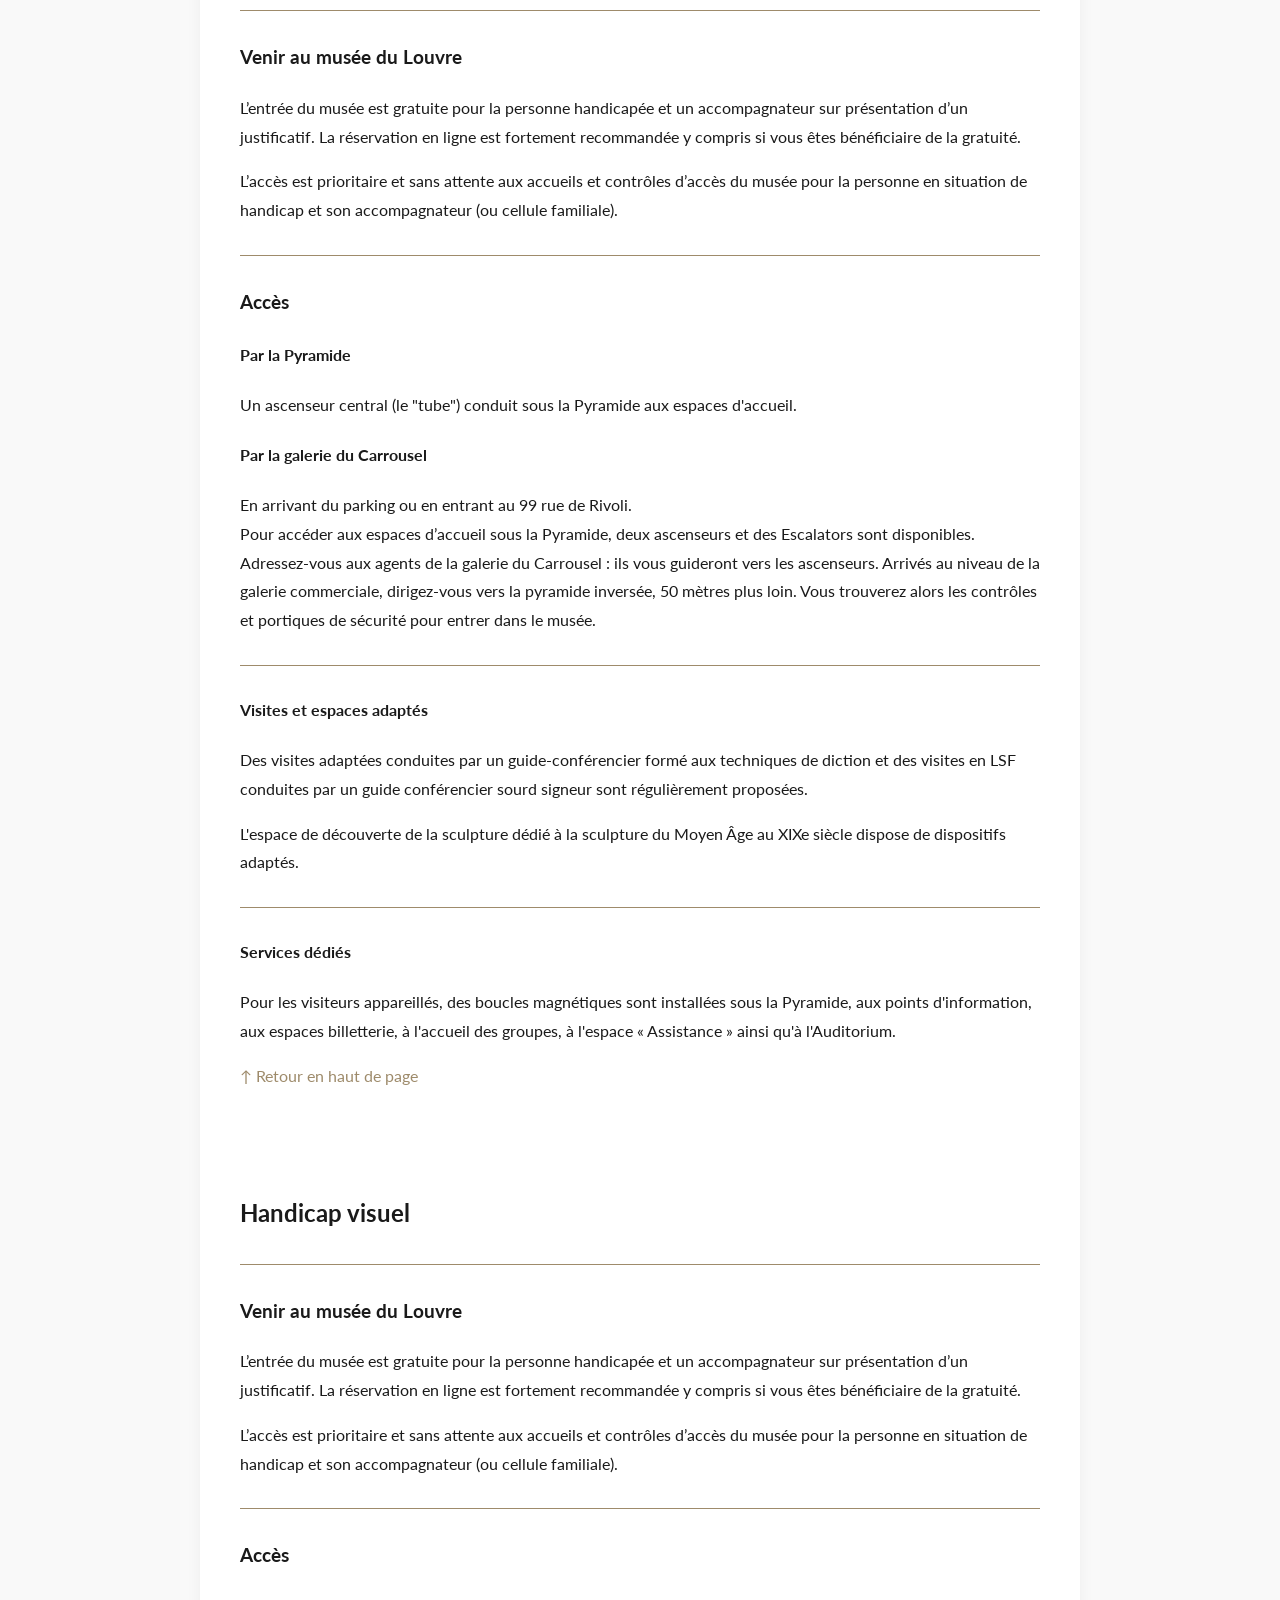
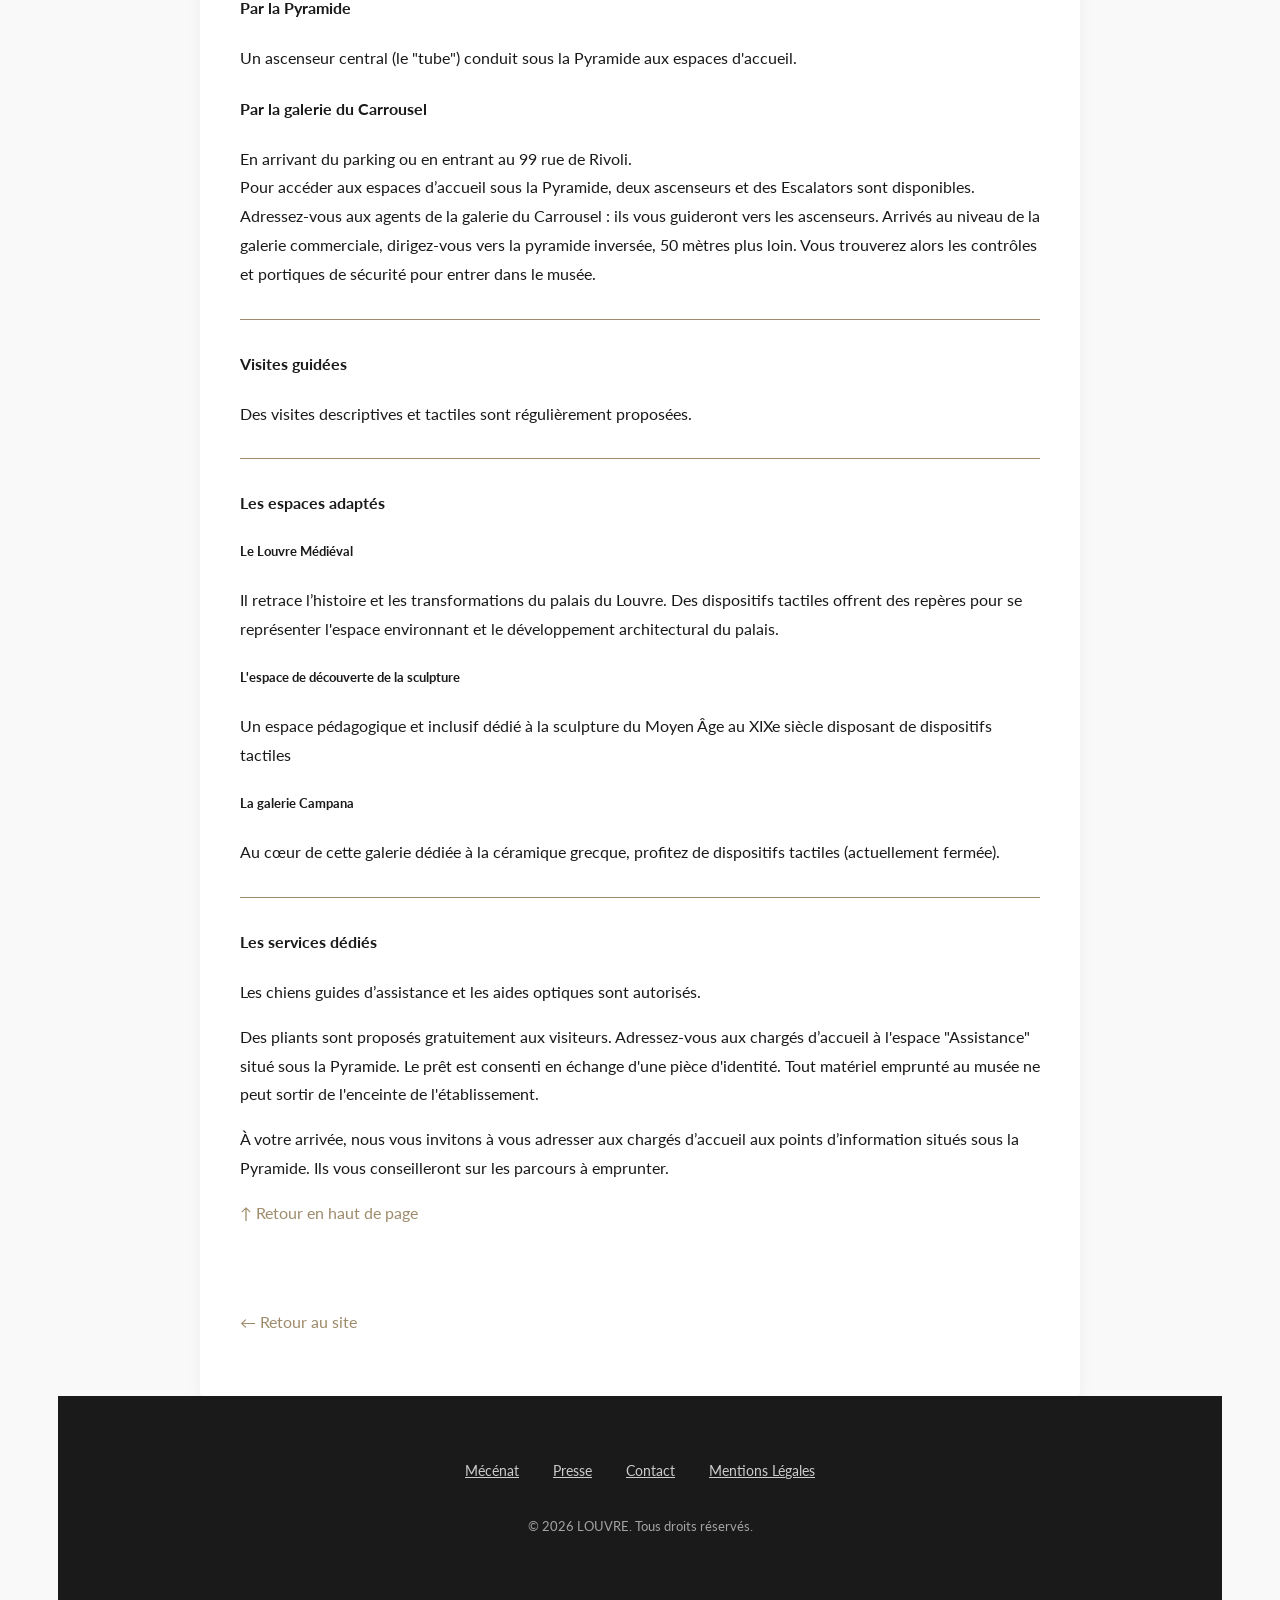
==== commit d5e7f361: "ajout footer" ====
--- a/public/accessibilite.html
+++ b/public/accessibilite.html
@@ -106,7 +106,25 @@
             color: #1a1a1a;
         }
         .logo { font-family: var(--font-serif); font-size: 1.5rem; letter-spacing: 2px; text-transform: uppercase; }
-    </style>
+        /* --- 7. FOOTER --- */
+        footer {
+            background: var(--text-color);
+            color: var(--white);
+            padding: 60px 20px;
+            text-align: center;
+        }
+        
+        .footer-links { margin-bottom: 30px; }
+        .footer-links a { color: #ccc; margin: 0 15px; font-size: 0.9rem; }
+        .copyright { font-size: 0.8rem; opacity: 0.6; }
+
+        /* MOBILE RESPONSIVE */
+        @media (max-width: 768px) {
+            .hero h1 { font-size: 2.5rem; }
+            .nav-container { flex-direction: column; gap: 20px; }
+            nav ul { gap: 20px; font-size: 0.8rem; }
+            .infos-container { flex-direction: column; }
+        }
     </style>
 </head>
 <body>
@@ -283,6 +301,15 @@
         
     </div>
 
+    <footer>
+        <div class="footer-links">
+            <a href="#">Mécénat</a>
+            <a href="#">Presse</a>
+            <a href="#">Contact</a>
+            <a href="#">Mentions Légales</a>
+        </div>
+        <p class="copyright">&copy; 2026 LOUVRE. Tous droits réservés.</p>
+    </footer>
 
 
     <div id="chatbot"></div>
--- a/public/chatbot.css
+++ b/public/chatbot.css
@@ -116,6 +116,30 @@
     transform: rotate(0deg);
 }
 
+/* BADGE DE NOTIFICATION */
+.notification-badge {
+    position: absolute;
+    top: 0;
+    right: 0;
+    background-color: #ff3b30; /* Rouge vif */
+    color: white;
+    border-radius: 50%;
+    width: 24px;
+    height: 24px;
+    display: flex;
+    align-items: center;
+    justify-content: center;
+    font-size: 0.8rem;
+    font-weight: bold;
+    box-shadow: 0 2px 4px rgba(0,0,0,0.2);
+    transform: scale(0);
+    transition: transform 0.3s cubic-bezier(0.34, 1.56, 0.64, 1);
+    z-index: 2005;
+}
+
+.notification-badge.visible {
+    transform: scale(1);
+}
 
 /* --- LA FENÊTRE DE CHAT --- */
 .chat-window {
